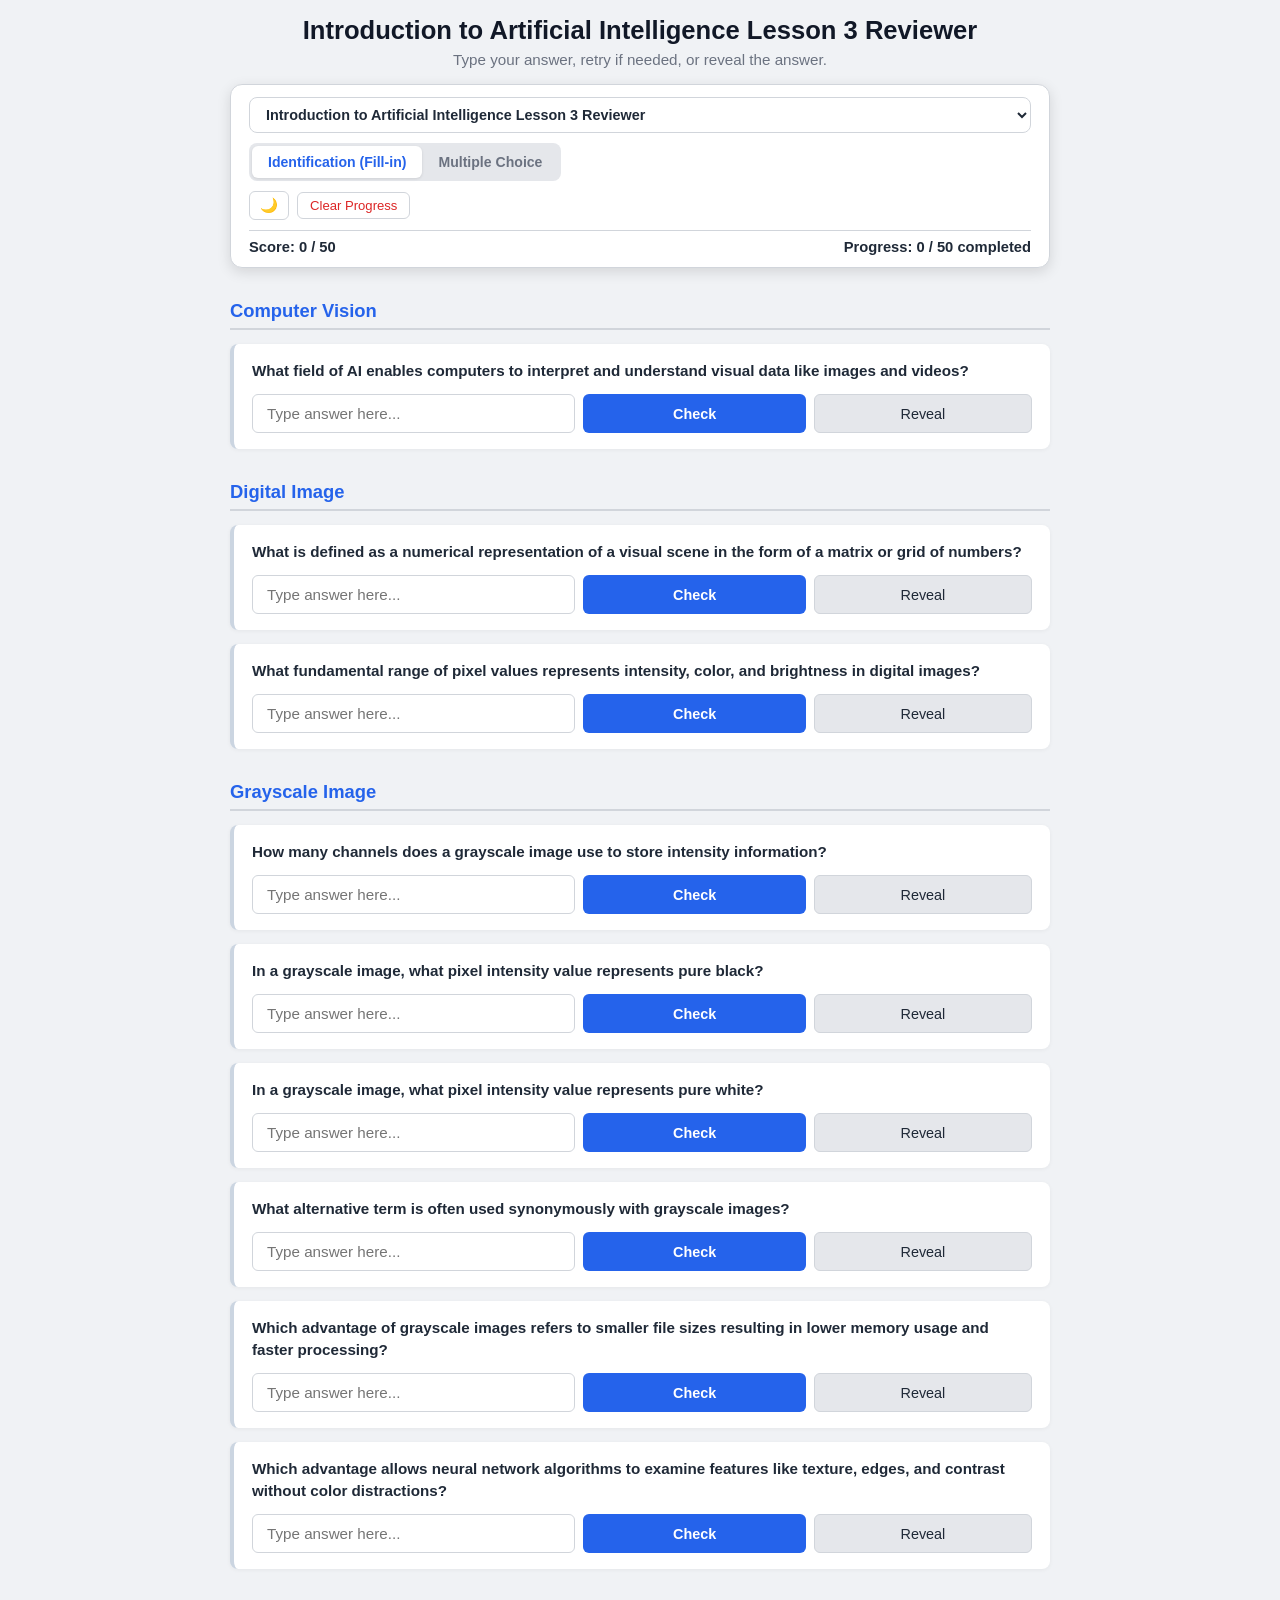
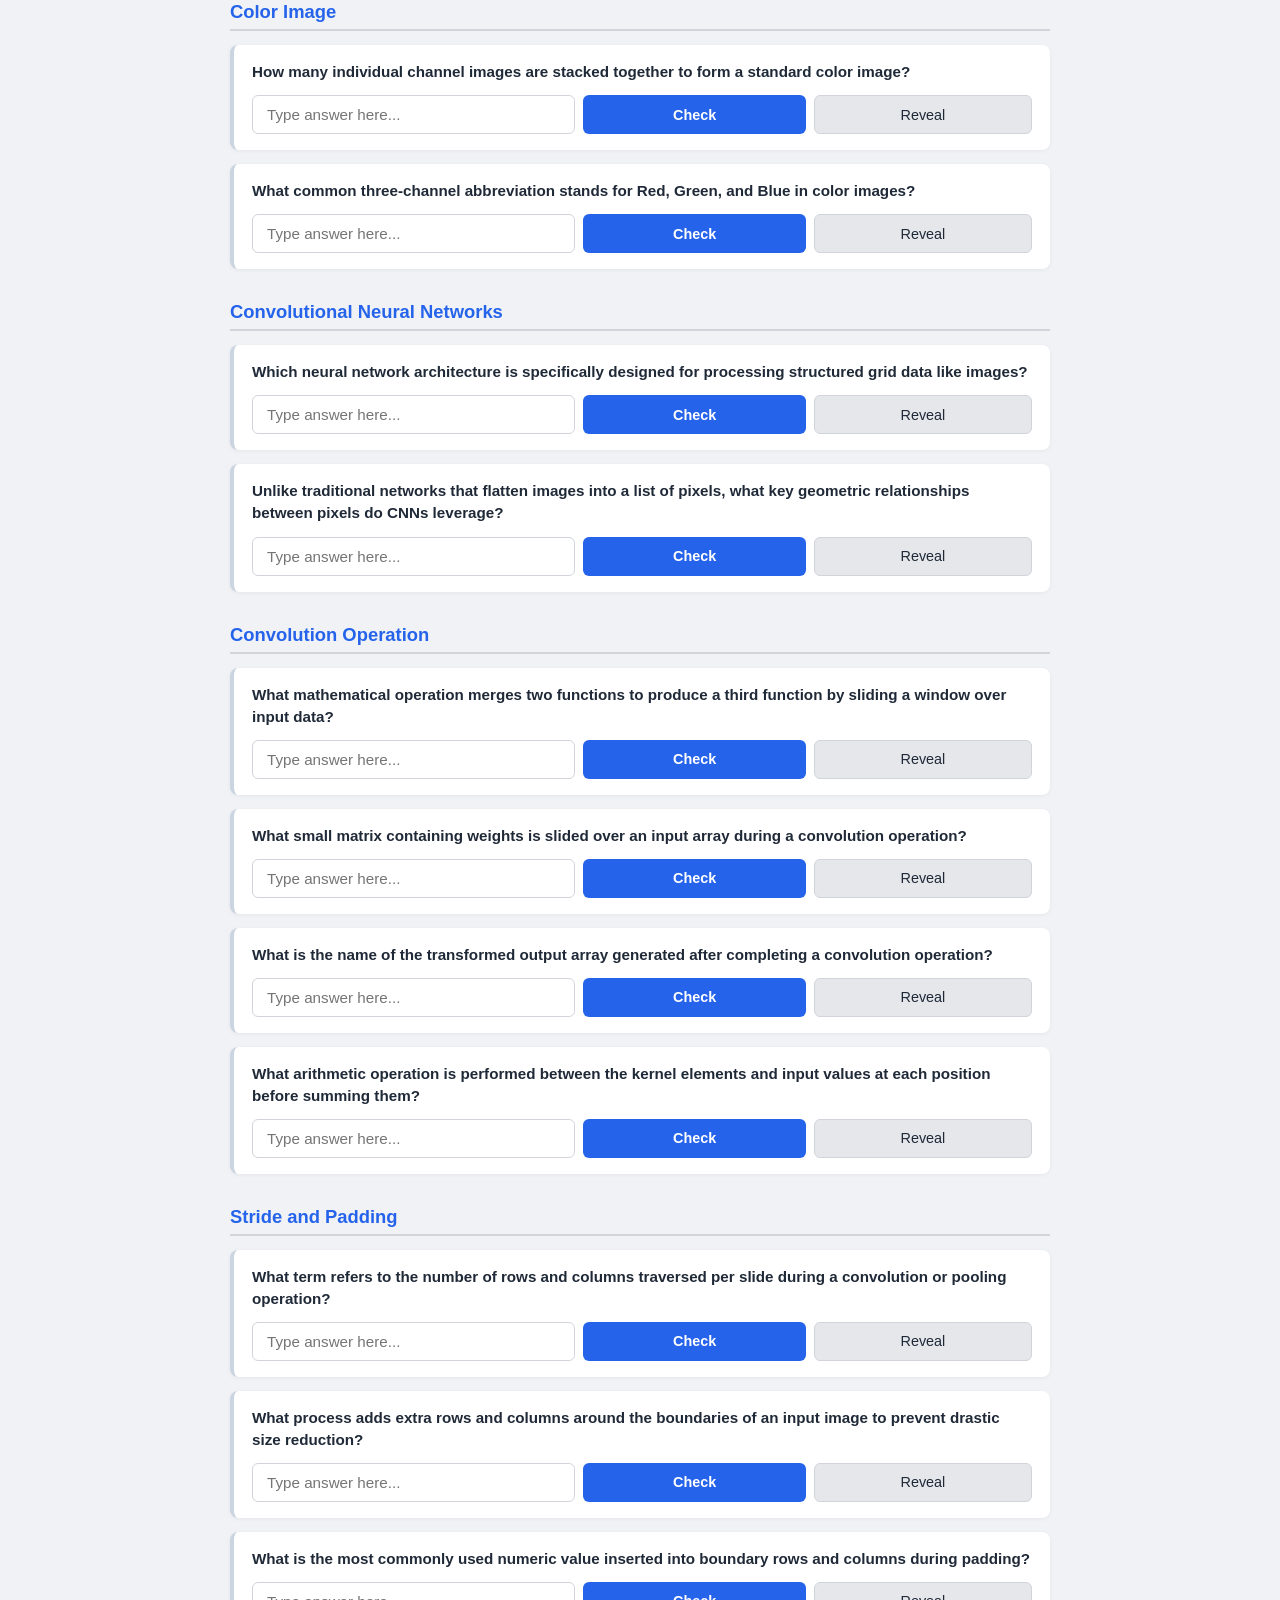
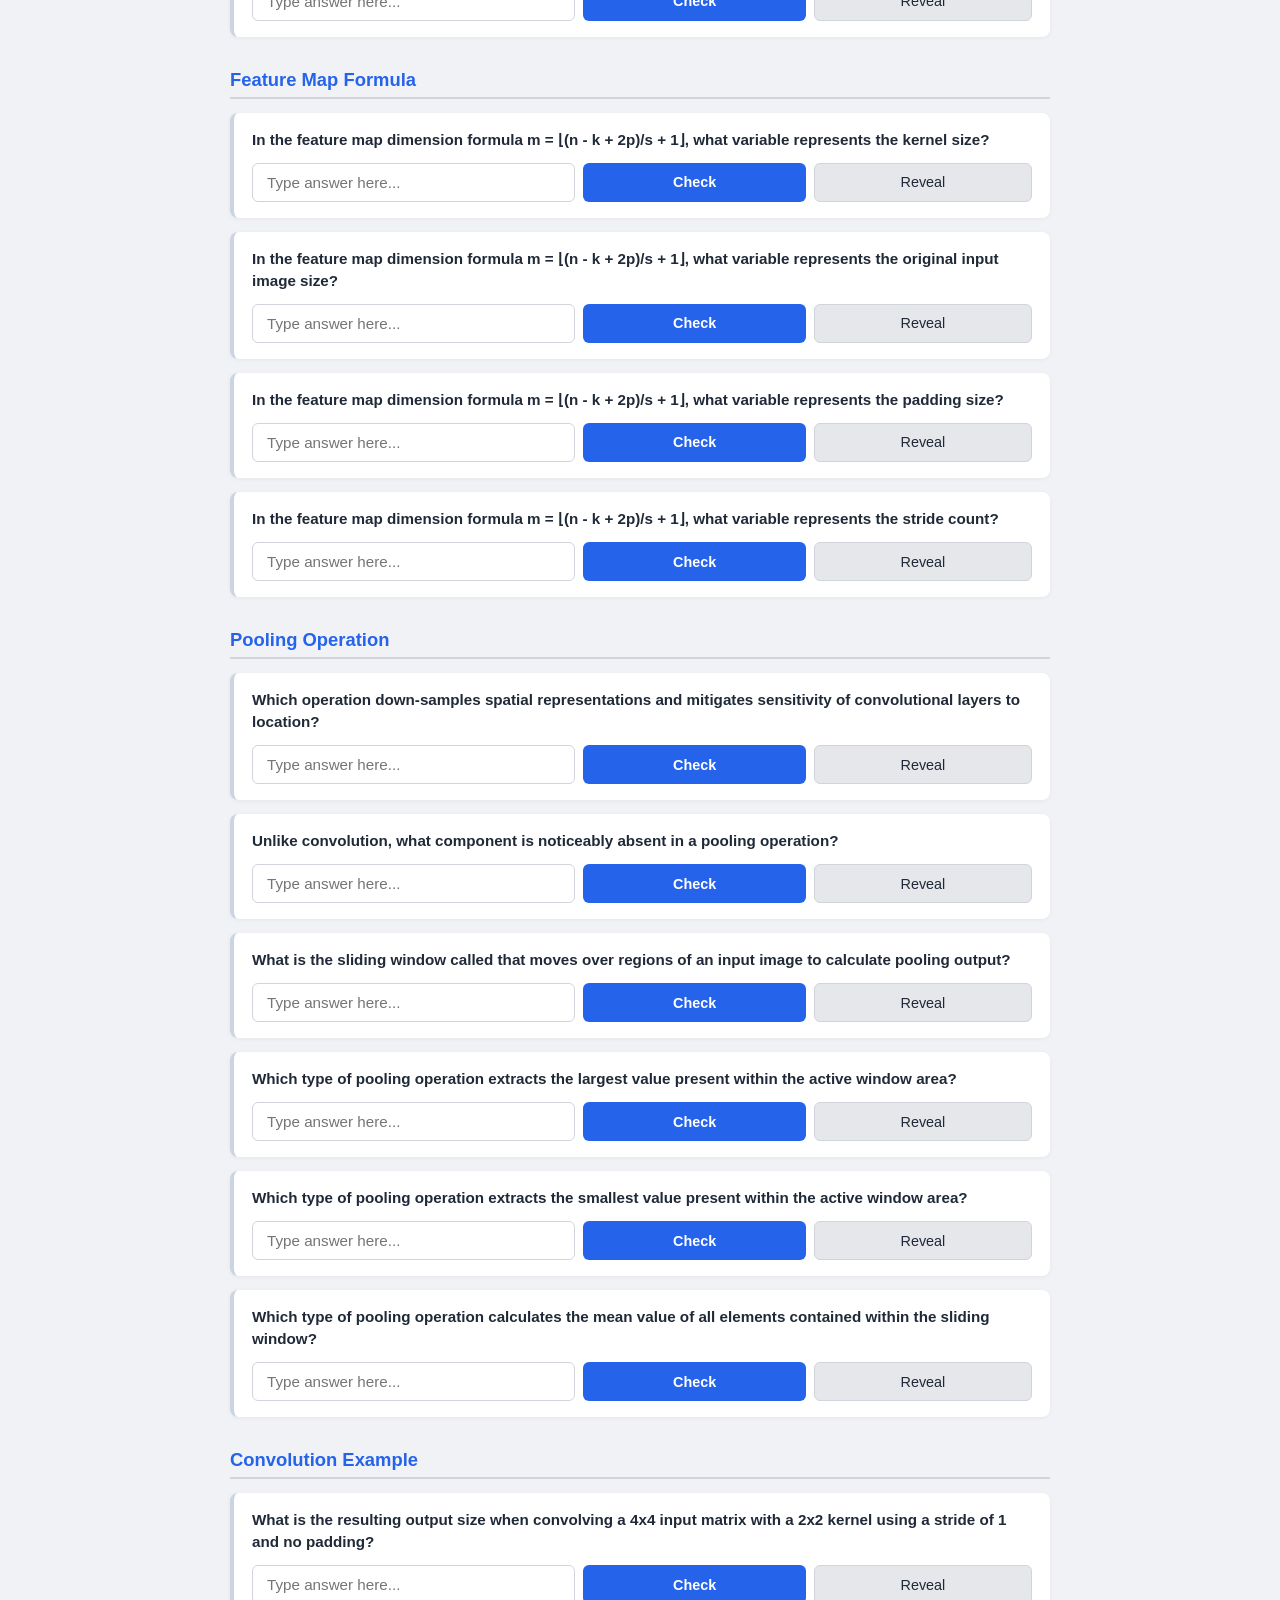
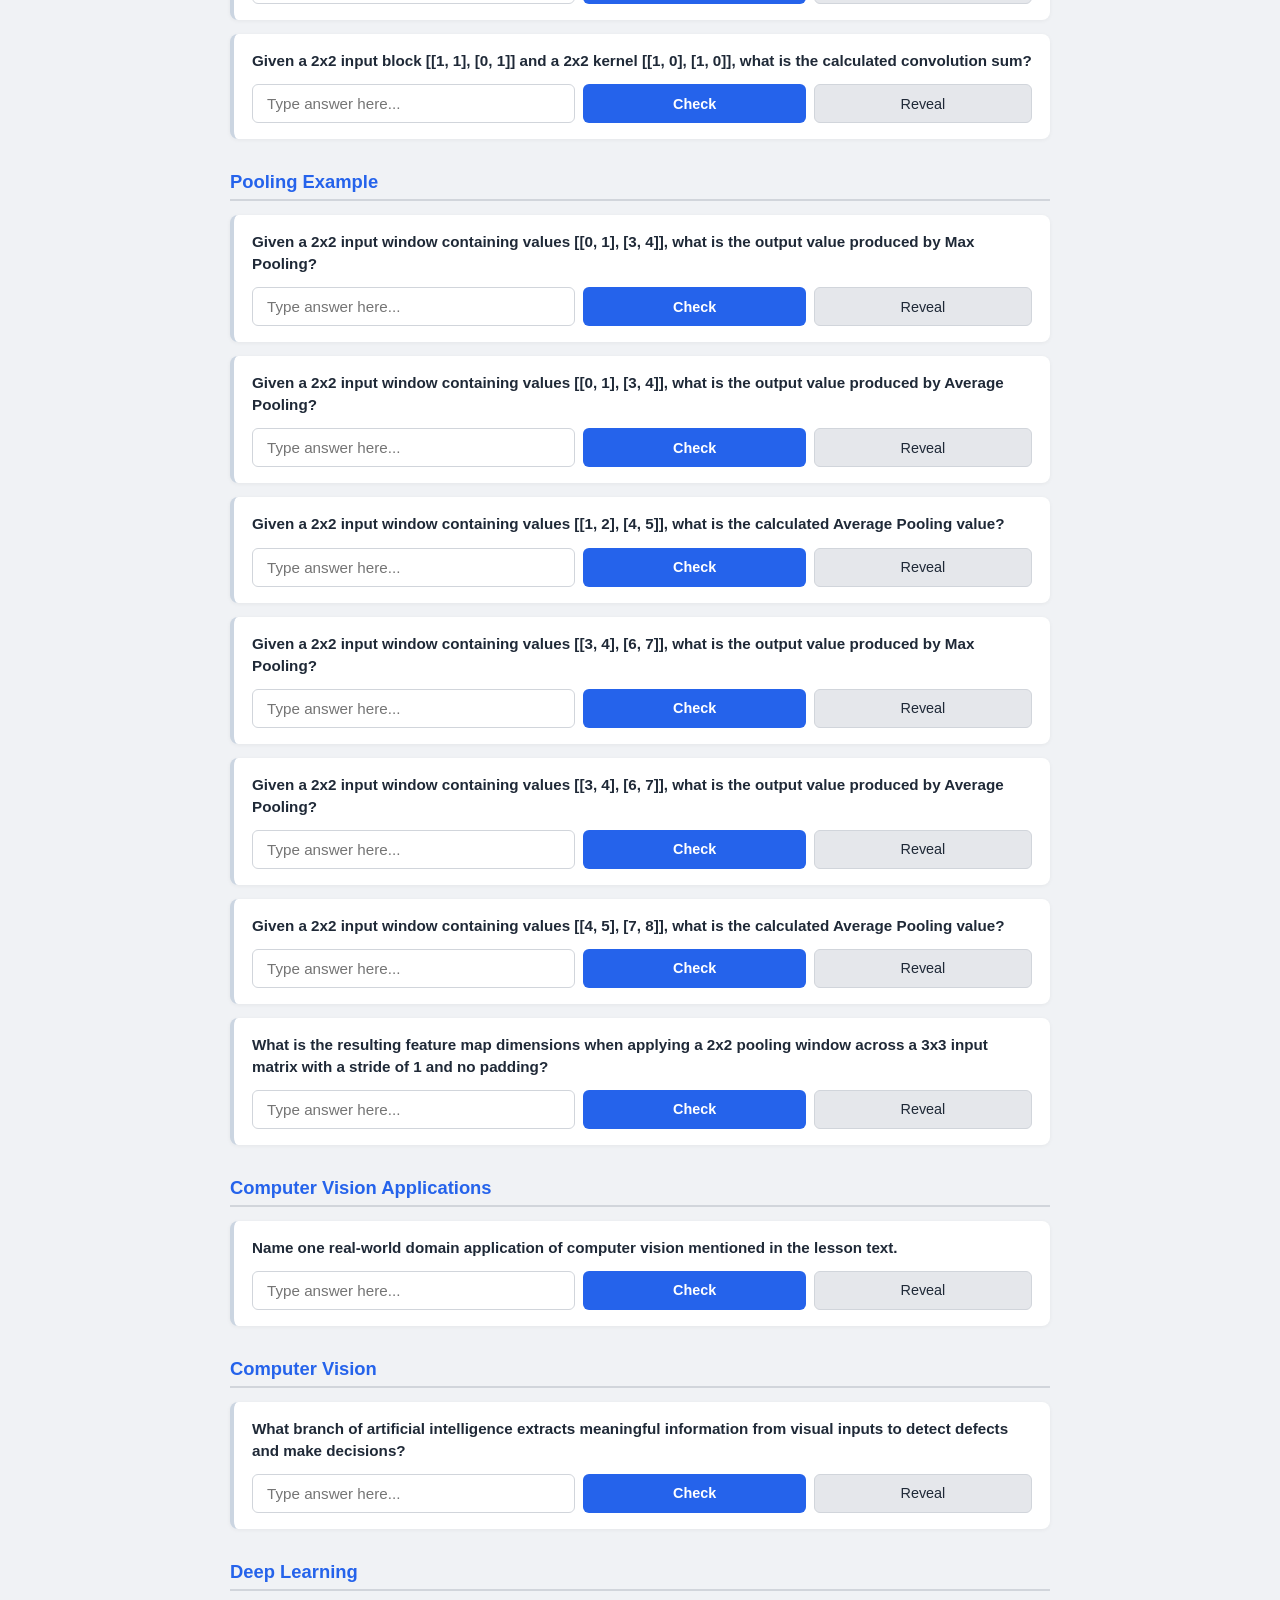
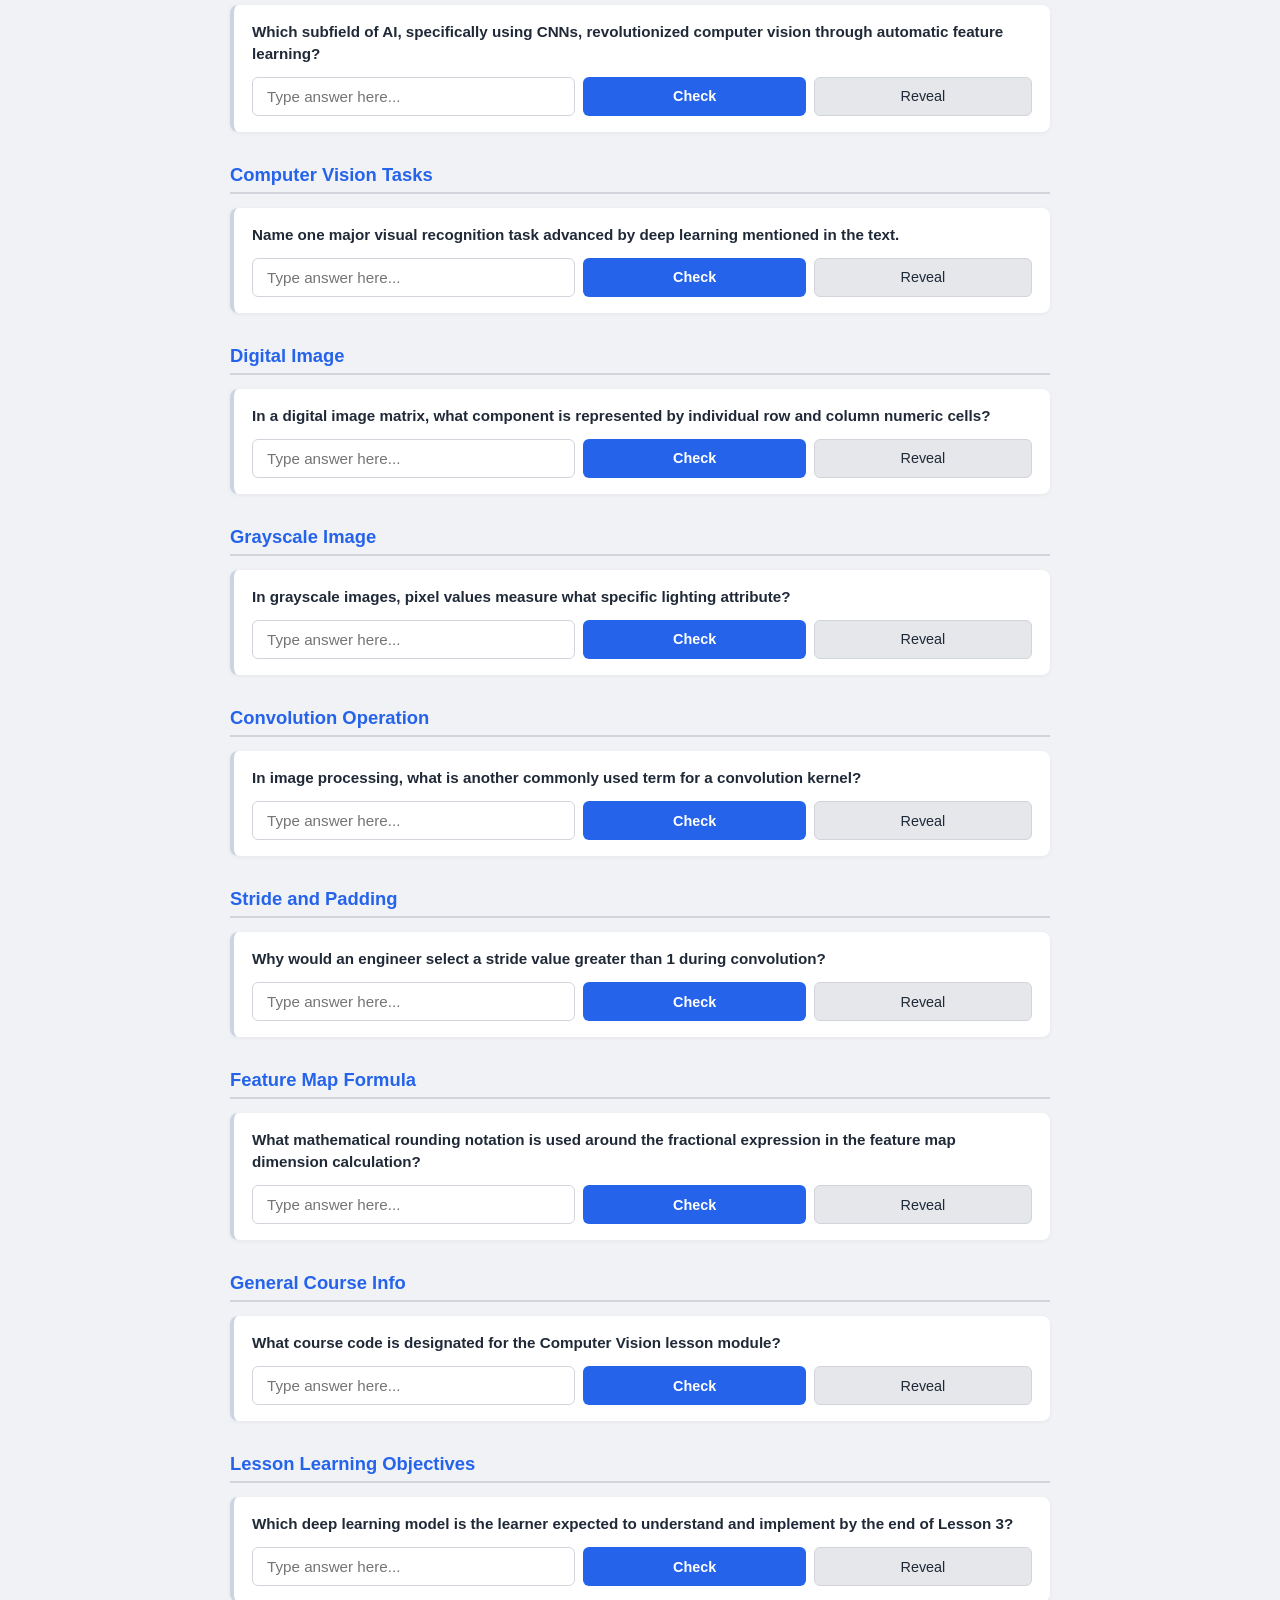
==== index.html @ 033d61b0 "Added lesson 2" ====
<!DOCTYPE html>
<html lang="en">

<head>
  <meta charset="UTF-8" />
  <meta name="viewport" content="width=device-width, initial-scale=1.0">
  <title>Operating Systems Reviewer</title>
  <link rel="stylesheet" href="style.css"/>
  <script src="intro_to_ai_lesson3.js"></script>
  <script src="os_data_lesson1_to_3.js"></script>
  <script src="PL_lesson3.js"></script>
  <script src="PL_lesson2.js"></script>
</head>

<body>

  <div class="container">
    <header>
      <h1>Operating Systems: Practice Reviewer</h1>
      <div class="subtitle" id="mode-hint">Type your answer, retry if needed, or reveal the answer.</div>
    </header>

    <div class="sticky-nav">
      <div class="nav-top-row">
        <div class="controls-left">
          <select id="subject-select" class="subject-select" onchange="onSubjectChange(this.value)"></select>
          <div class="toggle-group">
            <button class="toggle-btn active" id="btn-mode-ident" onclick="switchMode('identification')">Identification
              (Fill-in)</button>
            <button class="toggle-btn" id="btn-mode-mcq" onclick="switchMode('mcq')">Multiple Choice</button>
          </div>
        </div>
        <div style="display: flex; gap: 8px; align-items: center;">
          <button class="btn-theme" id="btn-theme" onclick="toggleDarkMode()" title="Toggle Theme">🌙</button>
          <button class="btn-reset" onclick="confirmReset()">Clear Progress</button>
        </div>
      </div>
      <div class="stats-row">
        <span id="score">Score: 0 / 110</span>
        <span id="progress">Progress: 0 / 110 completed</span>
      </div>
    </div>

    <div id="quiz-container"></div>
  </div>

  <script>
const stickyNav = document.querySelector('.sticky-nav');
let isTicking = false;
let userManuallyExpanded = false;
let expandScrollY = 0; // Tracks scroll offset when manually tapped

window.addEventListener('scroll', () => {
  if (!isTicking) {
    window.requestAnimationFrame(() => {
      const scrollY = window.scrollY;

      // Always reset and show fully near the very top
      if (scrollY < 80) {
        stickyNav.classList.remove('collapsed');
        userManuallyExpanded = false;
      } 
      // If user manually tapped expand, allow them to view controls until they scroll 80px away
      else if (userManuallyExpanded) {
        if (Math.abs(scrollY - expandScrollY) > 80) {
          userManuallyExpanded = false;
          stickyNav.classList.add('collapsed');
        }
      } 
      // Normal auto-collapse when scrolling down past the header
      else if (scrollY > 220) {
        stickyNav.classList.add('collapsed');
      }

      isTicking = false;
    });
    isTicking = true;
  }
}, { passive: true });

// Tap pill to expand
stickyNav.addEventListener('click', () => {
  if (stickyNav.classList.contains('collapsed')) {
    stickyNav.classList.remove('collapsed');
    userManuallyExpanded = true;
    expandScrollY = window.scrollY; // Store the exact position of the tap
  }
});

    const THEME_KEY = 'app_theme';

    function initTheme() {
      const savedTheme = localStorage.getItem(THEME_KEY);
      const prefersDark = window.matchMedia('(prefers-color-scheme: dark)').matches;

      if (savedTheme === 'dark' || (!savedTheme && prefersDark)) {
        document.body.classList.add('dark-mode');
        document.getElementById('btn-theme').innerText = '☀️';
      } else {
        document.body.classList.remove('dark-mode');
        document.getElementById('btn-theme').innerText = '🌙';
      }
    }

    function toggleDarkMode() {
      const isDark = document.body.classList.toggle('dark-mode');
      localStorage.setItem(THEME_KEY, isDark ? 'dark' : 'light');
      document.getElementById('btn-theme').innerText = isDark ? '☀️' : '🌙';
    }
    initTheme();

    const registry = window.quizRegistry || {};
    const subjectKeys = Object.keys(registry);
    const MODE_KEY = 'active_mode';

    let currentSubjectKey = localStorage.getItem('active_subject') || subjectKeys[0] || '';
    if (!registry[currentSubjectKey] && subjectKeys.length > 0) {
      currentSubjectKey = subjectKeys[0];
    }

    let currentMode = localStorage.getItem(MODE_KEY) || 'identification';
    let quizData = registry[currentSubjectKey] ? registry[currentSubjectKey].data : [];
    let allAnswers = [...new Set(quizData.map(d => d.ans))];
    let userProgress = loadProgress();

    function getStorageKey() {
      return `progress_${currentSubjectKey}`;
    }

    function loadProgress() {
      try {
        const saved = localStorage.getItem(getStorageKey());
        return saved ? JSON.parse(saved) : {};
      } catch (e) {
        return {};
      }
    }

    function saveProgress() {
      try {
        localStorage.setItem(getStorageKey(), JSON.stringify(userProgress));
      } catch (e) { }
    }

    // 1. Populates the dropdown menu with all imported subjects
    function populateSubjectDropdown() {
      const select = document.getElementById('subject-select');
      select.innerHTML = '';
      subjectKeys.forEach(key => {
        const opt = document.createElement('option');
        opt.value = key;
        opt.innerText = registry[key].title || key.toUpperCase();
        if (key === currentSubjectKey) opt.selected = true;
        select.appendChild(opt);
      });
    }

    // 2. Handles switching subjects when the user picks one
    function onSubjectChange(newKey) {
      currentSubjectKey = newKey;
      localStorage.setItem('active_subject', newKey);
      quizData = registry[currentSubjectKey] ? registry[currentSubjectKey].data : [];
      allAnswers = [...new Set(quizData.map(d => d.ans))];
      userProgress = loadProgress();

      const header = document.querySelector('header h1');
      if (header && registry[currentSubjectKey]) {
        header.innerText = registry[currentSubjectKey].title;
      }
      renderQuiz();
    }

    function cleanString(str) {
      return str.toLowerCase()
        .replace(/[->→]/g, 'to')
        .replace(/[^a-z0-9]/g, '');
    }

    function seededShuffle(arr, seed) {
      const a = [...arr];
      let m = a.length, t, i;
      let s = seed;
      while (m) {
        s = (s * 9301 + 49297) % 233280;
        i = Math.floor((s / 233280) * m--);
        t = a[m];
        a[m] = a[i];
        a[i] = t;
      }
      return a;
    }

    function updateBanner() {
      let score = 0;
      let completed = 0;

      for (let i = 0; i < quizData.length; i++) {
        const state = userProgress[i];
        if (state && state.completed) {
          completed++;
          if (state.status === 'correct') {
            score++;
          }
        }
      }

      document.getElementById('score').innerText = `Score: ${score} / ${quizData.length}`;
      document.getElementById('progress').innerText = `Progress: ${completed} / ${quizData.length} completed`;
    }

    function switchMode(mode) {
      if (currentMode === mode) return;
      currentMode = mode;
      localStorage.setItem(MODE_KEY, mode);

      document.getElementById('btn-mode-ident').classList.toggle('active', mode === 'identification');
      document.getElementById('btn-mode-mcq').classList.toggle('active', mode === 'mcq');

      const hint = document.getElementById('mode-hint');
      if (mode === 'identification') {
        hint.innerText = "Type your answer, retry if needed, or reveal the answer.";
      } else {
        hint.innerText = "Select an option for instant feedback.";
      }

      renderQuiz();
    }

    function confirmReset() {
      const title = registry[currentSubjectKey]?.title || "this quiz";
      if (confirm(`Are you sure you want to clear your saved answers for ${title}?`)) {
        userProgress = {};
        saveProgress();
        updateBanner();
        renderQuiz();
      }
    }

    function renderQuiz() {
      const container = document.getElementById('quiz-container');
      container.innerHTML = '';
      let activeSection = '';

      quizData.forEach((item, index) => {
        if (item.sec !== activeSection) {
          activeSection = item.sec;
          const header = document.createElement('div');
          header.className = 'section-title';
          header.innerText = activeSection;
          container.appendChild(header);
        }

        const card = document.createElement('div');
        card.className = 'card';

        const qText = document.createElement('div');
        qText.className = 'question-text';
        qText.innerText = item.q;
        card.appendChild(qText);

        const feedback = document.createElement('div');
        feedback.className = 'feedback';

        const state = userProgress[index] || { completed: false, status: null, chosen: null };

        if (currentMode === 'identification') {
          const row = document.createElement('div');
          row.className = 'input-row';

          const input = document.createElement('input');
          input.type = 'text';
          input.placeholder = 'Type answer here...';

          const checkBtn = document.createElement('button');
          checkBtn.className = 'btn-check';
          checkBtn.innerText = 'Check';

          const revealBtn = document.createElement('button');
          revealBtn.className = 'btn-reveal';
          revealBtn.innerText = 'Reveal';

          if (state.completed) {
            input.disabled = true;
            checkBtn.disabled = true;
            revealBtn.disabled = true;

            if (state.status === 'correct') {
              input.value = state.chosen || item.ans;
              card.className = 'card correct-card';
              feedback.className = 'feedback correct';
              feedback.innerHTML = `✓ Correct! <div class="correct-answer-display">Answer: <strong>${item.ans}</strong></div>`;
            } else {
              card.className = 'card revealed-card';
              feedback.className = 'feedback revealed';
              feedback.innerHTML = `Answer revealed: <div class="correct-answer-display"><strong>${item.ans}</strong></div>`;
            }
          }

          function handleCheck() {
            if (state.completed) return;
            const userVal = input.value.trim();
            if (!userVal) return;

            const userClean = cleanString(userVal);
            const validAnswers = [item.ans, ...(item.alt || [])];
            const isCorrect = validAnswers.some(ans => cleanString(ans) === userClean);

            if (isCorrect) {
              userProgress[index] = { completed: true, status: 'correct', chosen: userVal };
              saveProgress();

              input.disabled = true;
              checkBtn.disabled = true;
              revealBtn.disabled = true;

              card.className = 'card correct-card';
              feedback.className = 'feedback correct';
              feedback.innerHTML = `✓ Correct! <div class="correct-answer-display">Answer: <strong>${item.ans}</strong></div>`;

              updateBanner();
            } else {
              card.className = 'card try-again-card';
              feedback.className = 'feedback try-again';
              feedback.innerText = '✗ Not quite. Try again, or click Reveal if stuck!';

              input.classList.remove('shake');
              void input.offsetWidth;
              input.classList.add('shake');
              input.focus();
            }
          }

          function handleReveal() {
            if (state.completed) return;
            userProgress[index] = { completed: true, status: 'revealed', chosen: null };
            saveProgress();

            input.disabled = true;
            checkBtn.disabled = true;
            revealBtn.disabled = true;

            card.className = 'card revealed-card';
            feedback.className = 'feedback revealed';
            feedback.innerHTML = `Answer revealed: <div class="correct-answer-display"><strong>${item.ans}</strong></div>`;

            updateBanner();
          }

          checkBtn.onclick = handleCheck;
          revealBtn.onclick = handleReveal;

          input.addEventListener('keydown', (e) => {
            if (e.key === 'Enter') {
              e.preventDefault();
              handleCheck();
            }
          });

          row.appendChild(input);
          row.appendChild(checkBtn);
          row.appendChild(revealBtn);
          card.appendChild(row);

        } else {
          const distractors = seededShuffle(allAnswers.filter(a => a !== item.ans), index * 31 + 7).slice(0, 3);
          const choices = seededShuffle([item.ans, ...distractors], index * 17 + 3);

          const grid = document.createElement('div');
          grid.className = 'options-grid';
          const buttons = [];

          choices.forEach(choice => {
            const btn = document.createElement('button');
            btn.className = 'option-btn';
            btn.innerText = choice;

            if (state.completed) {
              btn.disabled = true;
              if (choice === item.ans) {
                btn.classList.add('correct');
              }
              if (state.status === 'wrong' && state.chosen === choice) {
                btn.classList.add('wrong');
              }
            }

            btn.onclick = () => {
              if (state.completed) return;
              const isRight = (choice === item.ans);
              userProgress[index] = { completed: true, status: isRight ? 'correct' : 'wrong', chosen: choice };
              saveProgress();

              buttons.forEach(b => b.disabled = true);

              if (isRight) {
                card.className = 'card correct-card';
                btn.classList.add('correct');
                feedback.className = 'feedback correct';
                feedback.innerHTML = `✓ Correct!`;
              } else {
                card.className = 'card wrong-card';
                btn.classList.add('wrong');
                const correctBtn = buttons.find(b => b.innerText === item.ans);
                if (correctBtn) correctBtn.classList.add('correct');
                feedback.className = 'feedback wrong';
                feedback.innerHTML = `✗ Incorrect. Correct: <strong>${item.ans}</strong>`;
              }

              updateBanner();
            };

            buttons.push(btn);
            grid.appendChild(btn);
          });

          if (state.completed) {
            if (state.status === 'correct') {
              card.className = 'card correct-card';
              feedback.className = 'feedback correct';
              feedback.innerHTML = `✓ Correct!`;
            } else {
              card.className = 'card wrong-card';
              feedback.className = 'feedback wrong';
              feedback.innerHTML = `✗ ${state.status === 'revealed' ? 'Revealed' : 'Incorrect'}. Correct: <strong>${item.ans}</strong>`;
            }
          }

          card.appendChild(grid);
        }

        card.appendChild(feedback);
        container.appendChild(card);
      });

      updateBanner();
    }

    // 3. Initialize Everything
    populateSubjectDropdown();
    if (registry[currentSubjectKey]) {
      const header = document.querySelector('header h1');
      if (header) header.innerText = registry[currentSubjectKey].title;
    }
    document.getElementById('btn-mode-ident').classList.toggle('active', currentMode === 'identification');
    document.getElementById('btn-mode-mcq').classList.toggle('active', currentMode === 'mcq');
    renderQuiz();
  </script>
</body>

</html>
---- style.css ----
:root {
  --bg-body: #f0f2f5;
  --bg-card: #ffffff;
  --bg-nav: #ffffff;
  --bg-input: #ffffff;
  --text-main: #1f2937;
  --text-muted: #6b7280;
  --text-heading: #111827;
  --border-color: #d1d5db;
  --card-border: #cbd5e1;
  --opt-bg: #f8fafc;
  --opt-border: #e2e8f0;
  --opt-text: #334155;
  --btn-toggle-bg: #e5e7eb;
}

body.dark-mode {
  --bg-body: #0f172a;
  --bg-card: #1e293b;
  --bg-nav: #1e293b;
  --bg-input: #0f172a;
  --text-main: #e2e8f0;
  --text-muted: #94a3b8;
  --text-heading: #f8fafc;
  --border-color: #334155;
  --card-border: #334155;
  --opt-bg: #0f172a;
  --opt-border: #334155;
  --opt-text: #cbd5e1;
  --btn-toggle-bg: #334155;
}

* {
  box-sizing: border-box;
}

body {
  font-family: -apple-system, BlinkMacSystemFont, "Segoe UI", Roboto, sans-serif;
  background: var(--bg-body);
  color: var(--text-main);
  margin: 0;
  padding: 16px;
  display: flex;
  justify-content: center;
  overflow-x: hidden;
  transition: background 0.2s ease, color 0.2s ease;
}

.container {
  max-width: 820px;
  width: 100%;
  min-width: 0;
}

header {
  text-align: center;
  margin-bottom: 16px;
}

h1 {
  margin: 0 0 6px;
  font-size: 1.6rem;
  color: var(--text-heading);
  overflow-wrap: break-word;
}

.subtitle {
  color: var(--text-muted);
  font-size: 0.95rem;
  overflow-wrap: break-word;
}
/* --- Sticky Navigation Base --- */
.sticky-nav {
  position: sticky;
  top: 12px;
  background-color: var(--bg-nav, #ffffff) !important;
  border: 1px solid var(--border-color);
  border-radius: 12px;
  padding: 12px 18px;
  box-shadow: 0 4px 14px rgba(0, 0, 0, 0.12);
  z-index: 1000;
  margin: 0 auto 20px auto;
  display: flex;
  flex-direction: column;
  gap: 10px;
  width: 100%;
  max-width: 100%;
  cursor: default;
  isolation: isolate;
  overflow: hidden; /* Stops any child elements from spilling out */
  transition: max-width 0.25s ease, padding 0.25s ease, border-radius 0.25s ease, box-shadow 0.2s ease;
}

body.dark-mode .sticky-nav {
  background-color: #1e293b !important;
  border-color: #334155;
  box-shadow: 0 4px 20px rgba(0, 0, 0, 0.5);
}

.nav-top-row {
  display: flex;
  justify-content: space-between;
  align-items: center;
  flex-wrap: wrap;
  gap: 10px;
  transition: opacity 0.15s ease;
}

/* --- Collapsed State --- */
.sticky-nav.collapsed {
  cursor: pointer;
  padding: 8px 18px;
  border-radius: 999px;
  max-width: 340px;
  box-shadow: 0 6px 20px rgba(0, 0, 0, 0.25);
  gap: 0;
}

/* Completely remove top row from document flow when collapsed */
.sticky-nav.collapsed .nav-top-row {
  display: none !important;
  opacity: 0;
  pointer-events: none;
}

.sticky-nav.collapsed .stats-row {
  border-top: none;
  padding-top: 0;
  justify-content: space-between;
  font-size: 0.84rem;
  color: var(--text-main);
  user-select: none;
  width: 100%;
}

.sticky-nav.collapsed::after {
  content: "▾ tap to expand";
  display: block;
  text-align: center;
  font-size: 0.68rem;
  color: var(--text-muted);
  line-height: 1;
  margin-top: 2px;
}

.nav-top-row {
  display: flex;
  justify-content: space-between;
  align-items: center;
  flex-wrap: wrap;
  gap: 10px;
}

.controls-left {
  display: flex;
  align-items: center;
  gap: 10px;
  flex-wrap: wrap;
  width: 100%;
  min-width: 0;
}

select.subject-select {
  padding: 8px 12px;
  border-radius: 8px;
  border: 1.5px solid var(--border-color);
  font-size: 0.9rem;
  font-weight: 600;
  background: var(--bg-card);
  color: var(--text-main);
  cursor: pointer;
  outline: none;
  width: 100%;
  min-width: 0;
  max-width: 100%;
  white-space: nowrap;
  overflow: hidden;
  text-overflow: ellipsis;
  box-sizing: border-box;
}

select.subject-select:focus {
  border-color: #2563eb;
}

.toggle-group {
  display: inline-flex;
  background: var(--btn-toggle-bg);
  border-radius: 8px;
  padding: 3px;
  flex-shrink: 0;
}

.toggle-btn {
  border: none;
  background: transparent;
  padding: 8px 16px;
  border-radius: 6px;
  font-size: 0.88rem;
  font-weight: 600;
  color: var(--text-muted);
  cursor: pointer;
  transition: all 0.2s ease;
  white-space: nowrap;
}

.toggle-btn.active {
  background: var(--bg-card);
  color: #2563eb;
  box-shadow: 0 1px 3px rgba(0, 0, 0, 0.1);
}

.stats-row {
  display: flex;
  justify-content: space-between;
  align-items: center;
  font-size: 0.92rem;
  font-weight: 600;
  color: var(--text-main);
  border-top: 1px solid var(--border-color);
  padding-top: 8px;
}

.nav-actions-right {
  display: flex;
  align-items: center;
  gap: 8px;
}

.btn-theme {
  background: none;
  border: 1.5px solid var(--border-color);
  padding: 5px 10px;
  border-radius: 6px;
  font-size: 0.9rem;
  color: var(--text-main);
  cursor: pointer;
  display: flex;
  align-items: center;
  justify-content: center;
  transition: background 0.15s ease;
}

.btn-theme:hover {
  background: var(--btn-toggle-bg);
}

.btn-reset {
  background: none;
  border: 1px solid var(--border-color);
  padding: 5px 12px;
  border-radius: 6px;
  font-size: 0.82rem;
  color: #dc2626;
  font-weight: 500;
  cursor: pointer;
  white-space: nowrap;
}

.btn-reset:hover {
  background: #fef2f2;
  border-color: #f87171;
}

body.dark-mode .btn-reset:hover {
  background: rgba(220, 38, 38, 0.15);
}

.section-title {
  font-size: 1.15rem;
  font-weight: 700;
  margin: 32px 0 14px;
  padding-bottom: 6px;
  border-bottom: 2px solid var(--border-color);
  color: #2563eb;
  overflow-wrap: break-word;
}

.card {
  background: var(--bg-card);
  border-radius: 8px;
  padding: 16px 18px;
  margin-bottom: 14px;
  box-shadow: 0 1px 4px rgba(0, 0, 0, 0.05);
  border-left: 4px solid var(--card-border);
  transition: all 0.2s;
  overflow-wrap: break-word;
  word-break: break-word;
}

.card.correct-card {
  border-left-color: #10b981;
}

.card.try-again-card {
  border-left-color: #f59e0b;
}

.card.revealed-card,
.card.wrong-card {
  border-left-color: #ef4444;
}

.question-text {
  font-weight: 600;
  line-height: 1.45;
  margin-bottom: 12px;
  font-size: 0.95rem;
  color: var(--text-main);
  overflow-wrap: break-word;
  word-break: break-word;
}

/* Identification */
.input-row {
  display: flex;
  gap: 8px;
  flex-wrap: wrap;
  width: 100%;
}

input[type="text"] {
  flex: 1 1 180px;
  min-width: 0;
  padding: 10px 14px;
  border: 1.5px solid var(--border-color);
  border-radius: 6px;
  font-size: 0.95rem;
  outline: none;
  background: var(--bg-input);
  color: var(--text-main);
  transition: border-color 0.2s;
}

input[type="text"]:focus {
  border-color: #2563eb;
}

input[type="text"].shake {
  animation: shake 0.3s ease-in-out;
  border-color: #ef4444;
}

@keyframes shake {
  0%, 100% { transform: translateX(0); }
  25% { transform: translateX(-5px); }
  75% { transform: translateX(5px); }
}

button.btn-check {
  background: #2563eb;
  color: #ffffff;
  border: none;
  padding: 10px 18px;
  border-radius: 6px;
  font-weight: 600;
  cursor: pointer;
  font-size: 0.9rem;
  flex: 1 1 auto;
}

button.btn-check:hover:not(:disabled) {
  background: #1d4ed8;
}

button.btn-reveal {
  background: var(--btn-toggle-bg);
  color: var(--text-main);
  border: 1px solid var(--border-color);
  padding: 10px 14px;
  border-radius: 6px;
  font-weight: 500;
  cursor: pointer;
  font-size: 0.9rem;
  flex: 1 1 auto;
}

button.btn-reveal:hover:not(:disabled) {
  opacity: 0.85;
}

/* Multiple Choice */
.options-grid {
  display: grid;
  grid-gap: 8px;
  width: 100%;
}

.option-btn {
  text-align: left;
  background: var(--opt-bg);
  border: 1.5px solid var(--opt-border);
  padding: 10px 14px;
  border-radius: 6px;
  cursor: pointer;
  font-size: 0.92rem;
  transition: all 0.15s ease;
  color: var(--opt-text);
  overflow-wrap: break-word;
  word-break: break-word;
}

.option-btn:hover:not(:disabled) {
  background: #eff6ff;
  border-color: #93c5fd;
}

body.dark-mode .option-btn:hover:not(:disabled) {
  background: #1e3a8a;
  border-color: #3b82f6;
  color: #ffffff;
}

.option-btn.correct {
  background: #ecfdf5 !important;
  border-color: #10b981 !important;
  color: #047857 !important;
  font-weight: 600;
}

body.dark-mode .option-btn.correct {
  background: rgba(16, 185, 129, 0.2) !important;
  border-color: #10b981 !important;
  color: #34d399 !important;
}

.option-btn.wrong {
  background: #fef2f2 !important;
  border-color: #ef4444 !important;
  color: #b91c1c !important;
  font-weight: 600;
}

body.dark-mode .option-btn.wrong {
  background: rgba(239, 68, 68, 0.2) !important;
  border-color: #ef4444 !important;
  color: #f87171 !important;
}

button:disabled,
input:disabled {
  cursor: not-allowed;
  opacity: 0.8;
}

.feedback {
  margin-top: 10px;
  font-size: 0.9rem;
  font-weight: 600;
  display: none;
  overflow-wrap: break-word;
  word-break: break-word;
}

.feedback.correct {
  display: block;
  color: #059669;
}

body.dark-mode .feedback.correct {
  color: #34d399;
}

.feedback.try-again {
  display: block;
  color: #d97706;
}

body.dark-mode .feedback.try-again {
  color: #fbbf24;
}

.feedback.revealed,
.feedback.wrong {
  display: block;
  color: #dc2626;
}

body.dark-mode .feedback.revealed,
body.dark-mode .feedback.wrong {
  color: #f87171;
}

.correct-answer-display {
  margin-top: 4px;
  font-weight: normal;
  color: var(--text-main);
  overflow-wrap: break-word;
  word-break: break-word;
}
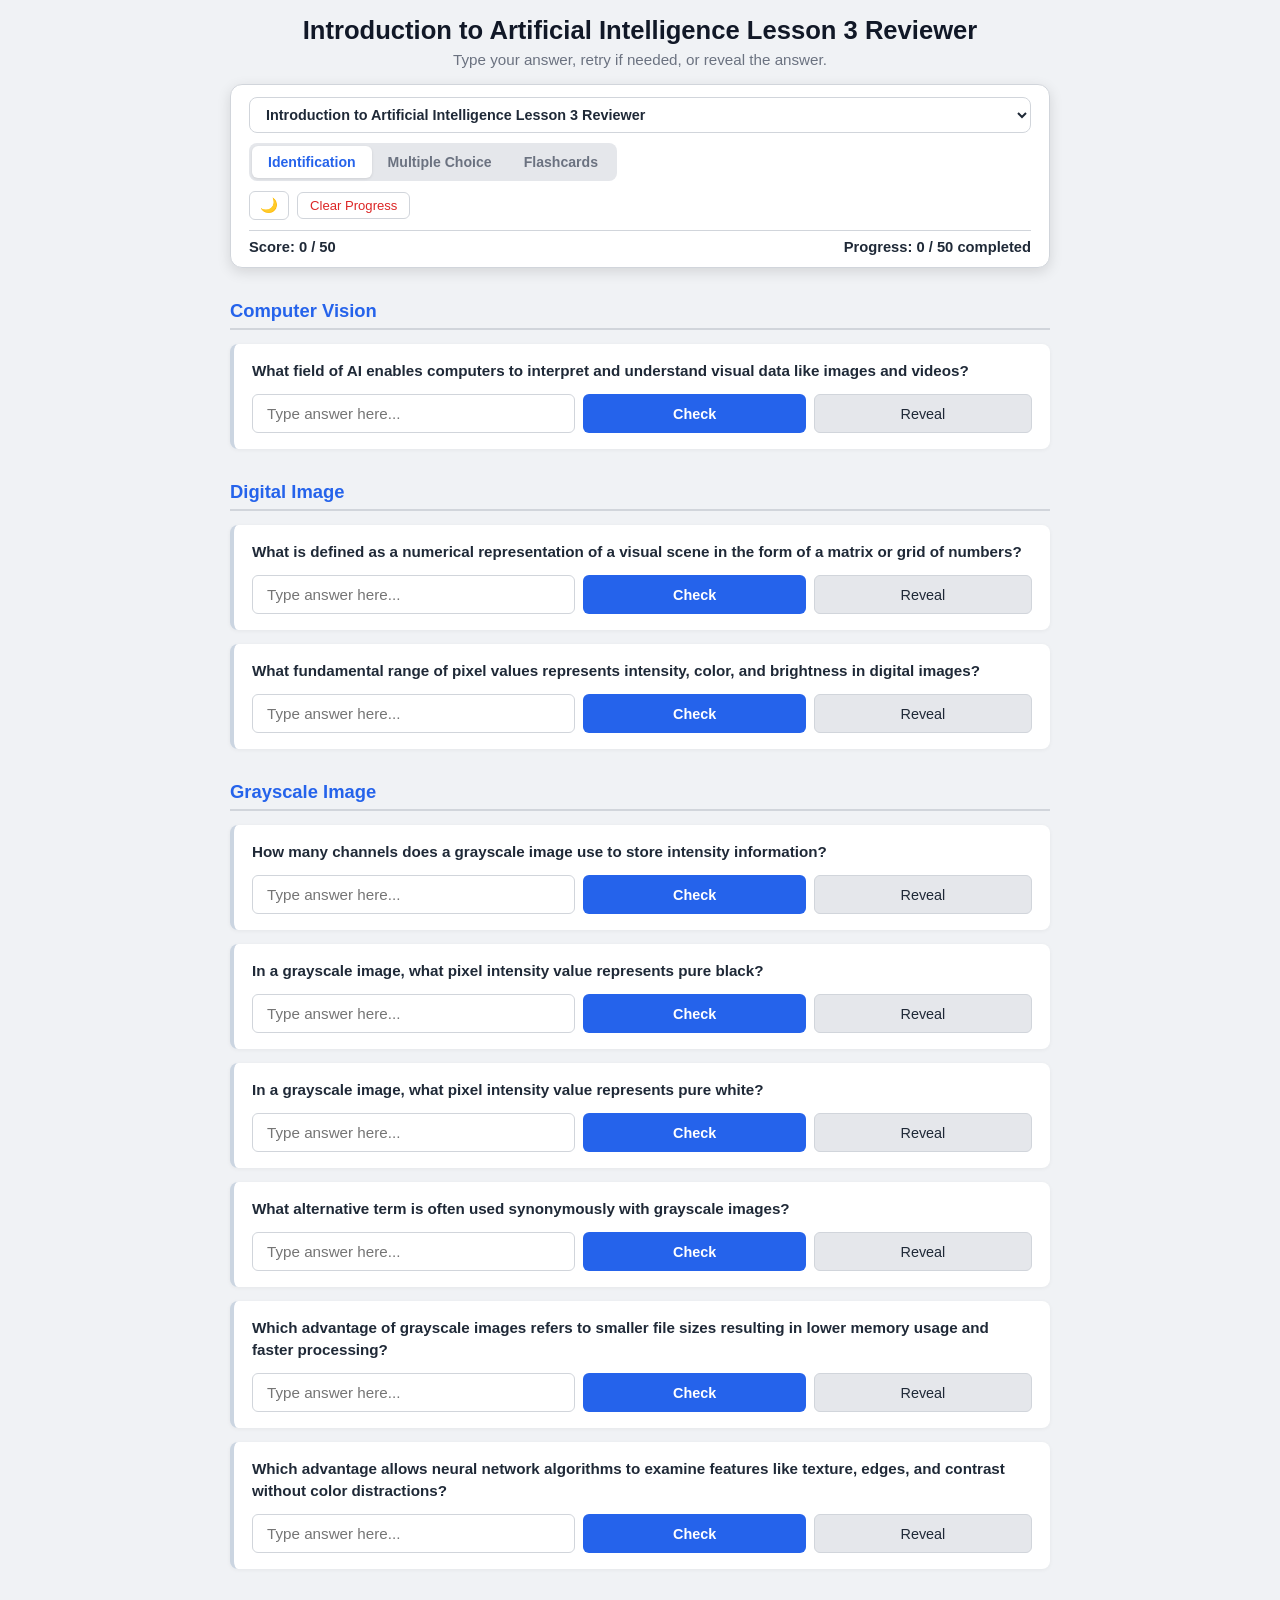
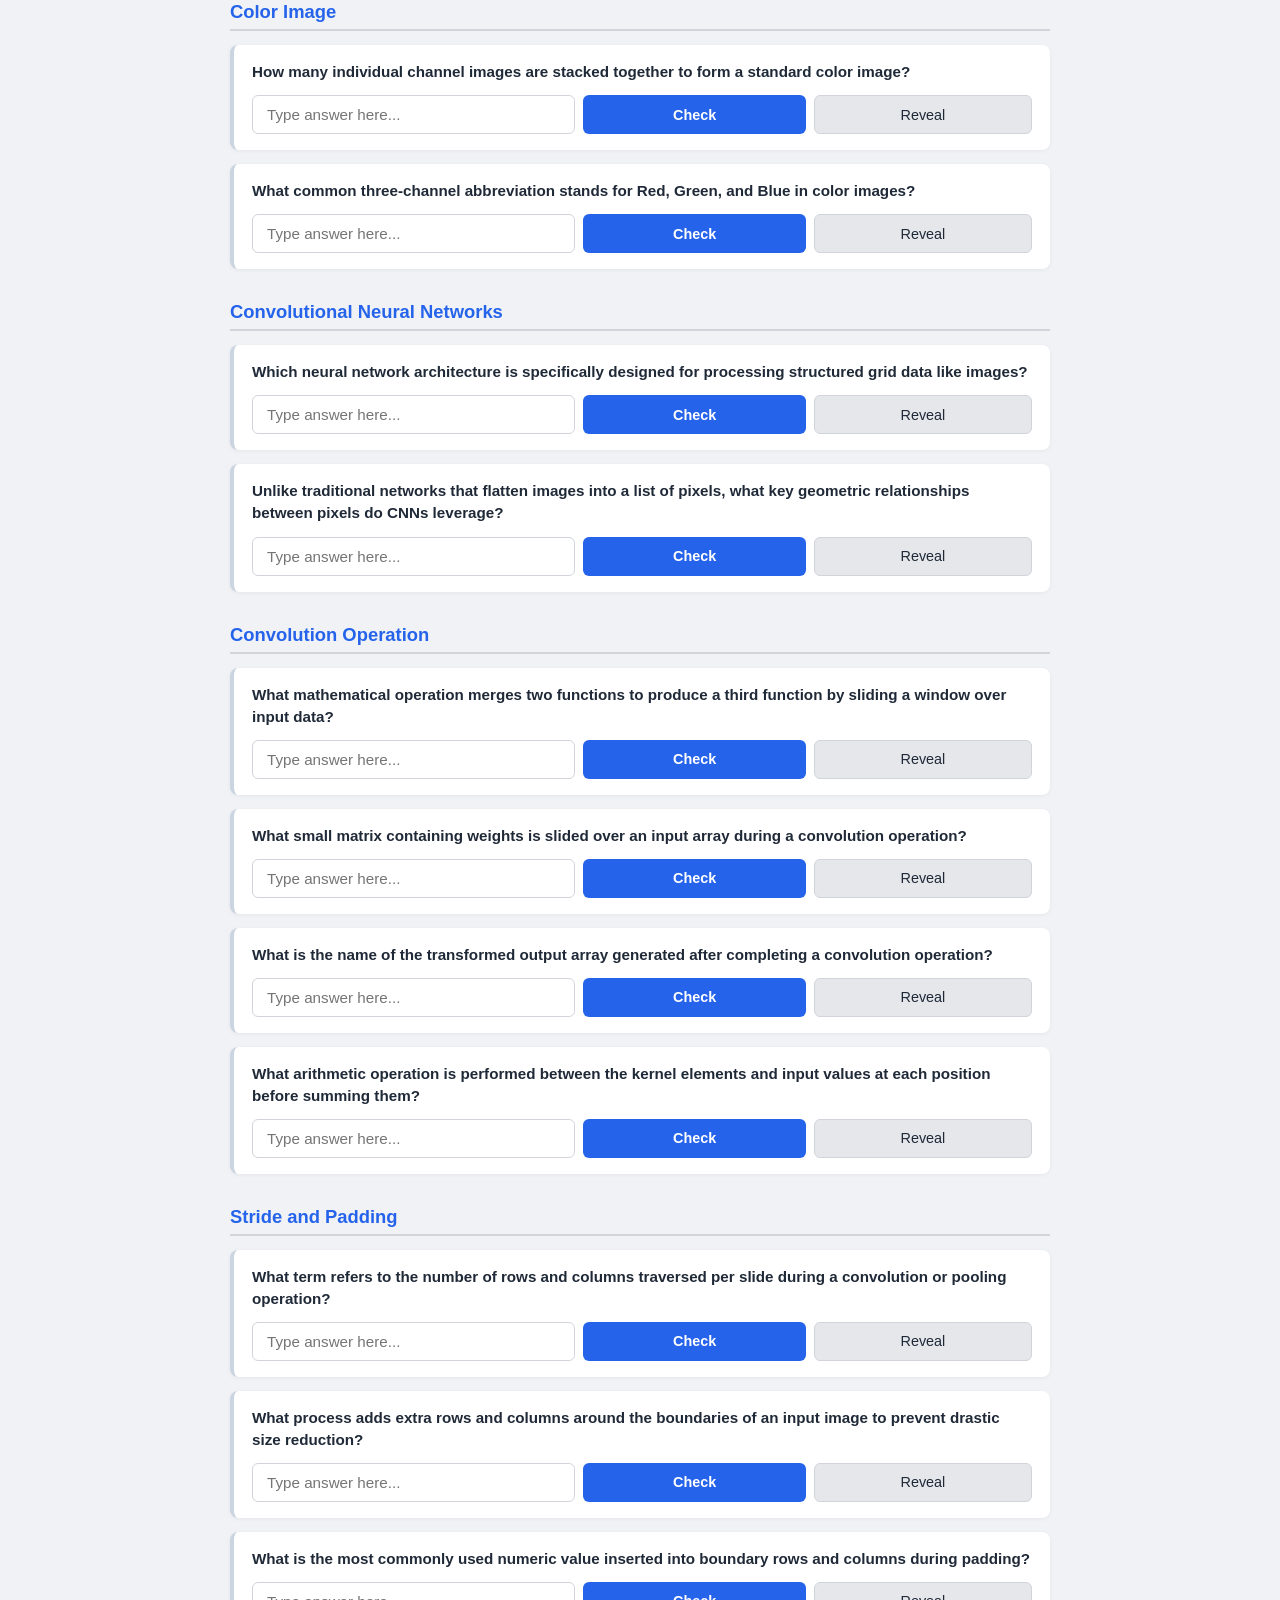
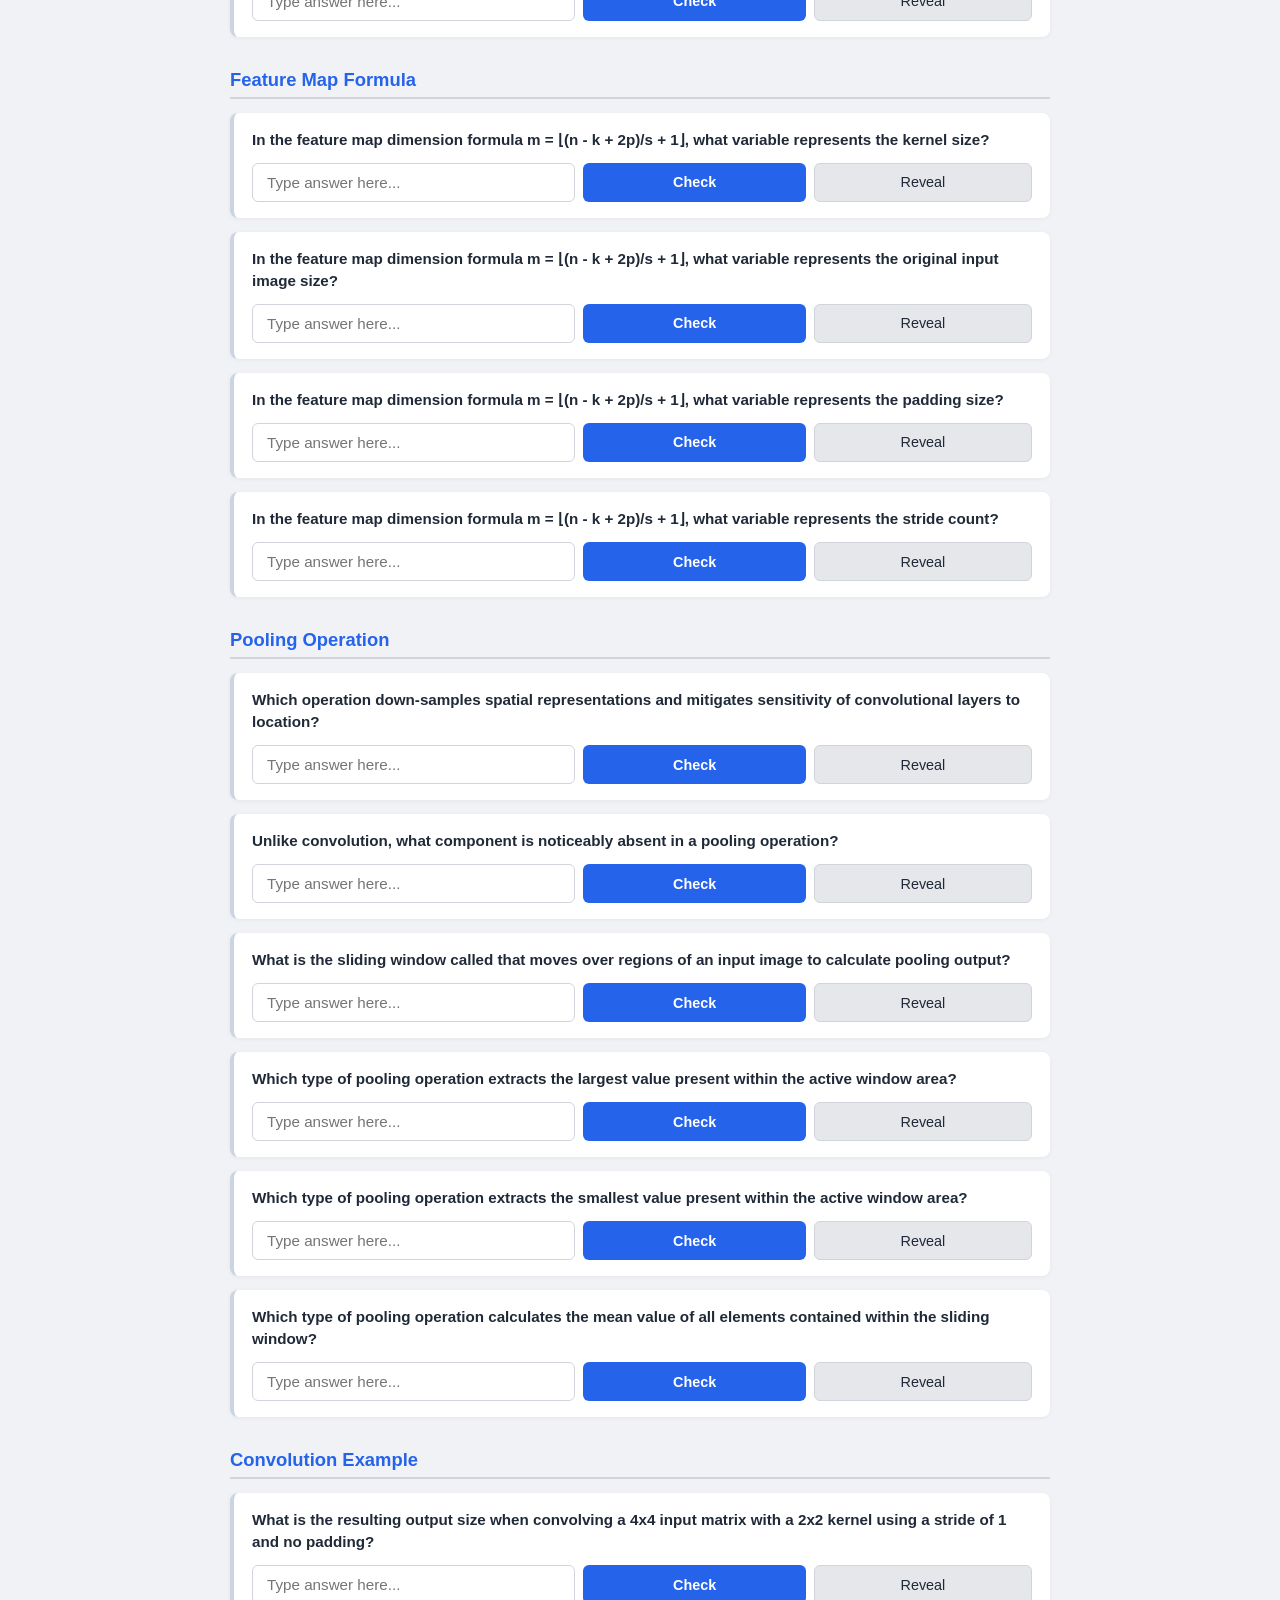
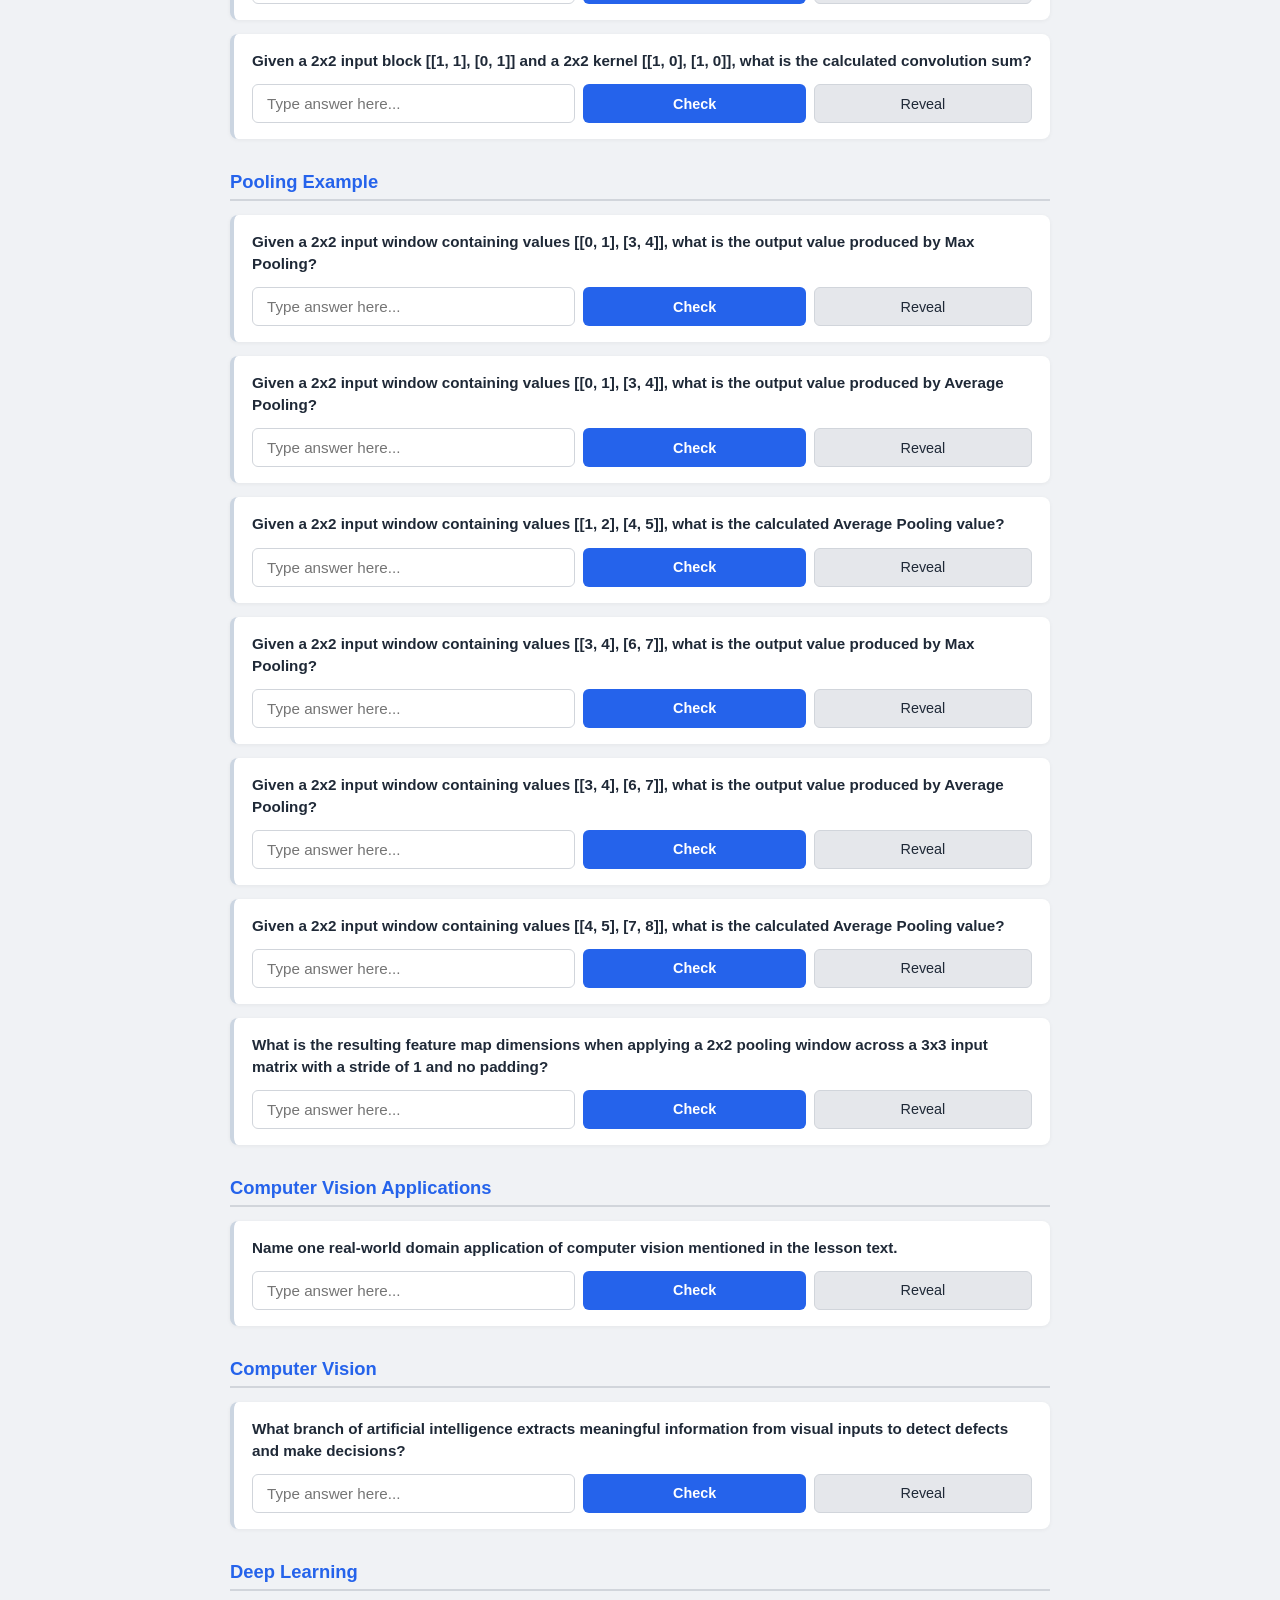
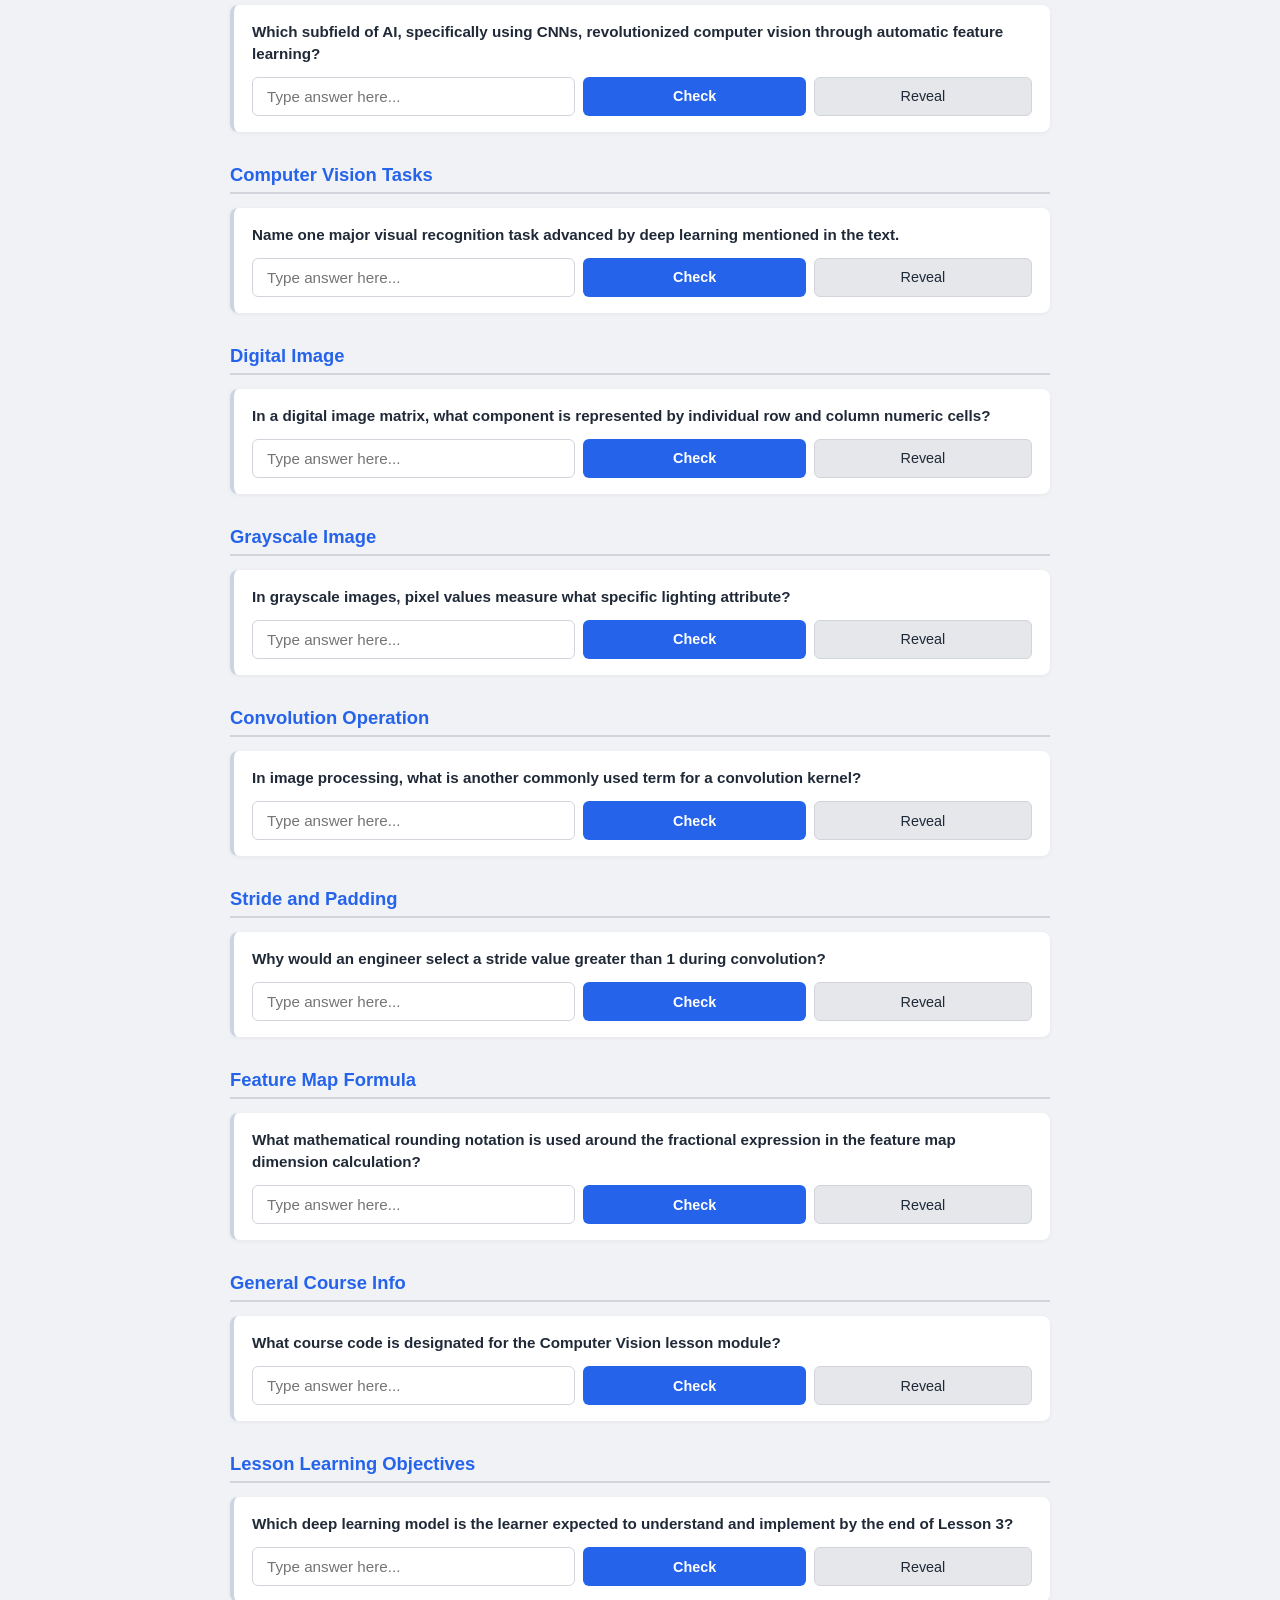
==== commit 0fd3bc91: "added flashcards (vibe coded)" ====
--- a/index.html
+++ b/index.html
@@ -1,22 +1,20 @@
 <!DOCTYPE html>
 <html lang="en">
-
 <head>
   <meta charset="UTF-8" />
   <meta name="viewport" content="width=device-width, initial-scale=1.0">
-  <title>Operating Systems Reviewer</title>
+  <title>Practice Reviewer</title>
   <link rel="stylesheet" href="style.css"/>
   <script src="intro_to_ai_lesson3.js"></script>
   <script src="os_data_lesson1_to_3.js"></script>
   <script src="PL_lesson3.js"></script>
   <script src="PL_lesson2.js"></script>
 </head>
-
 <body>
 
   <div class="container">
     <header>
-      <h1>Operating Systems: Practice Reviewer</h1>
+      <h1>Practice Reviewer</h1>
       <div class="subtitle" id="mode-hint">Type your answer, retry if needed, or reveal the answer.</div>
     </header>
 
@@ -25,9 +23,9 @@
         <div class="controls-left">
           <select id="subject-select" class="subject-select" onchange="onSubjectChange(this.value)"></select>
           <div class="toggle-group">
-            <button class="toggle-btn active" id="btn-mode-ident" onclick="switchMode('identification')">Identification
-              (Fill-in)</button>
+            <button class="toggle-btn active" id="btn-mode-ident" onclick="switchMode('identification')">Identification</button>
             <button class="toggle-btn" id="btn-mode-mcq" onclick="switchMode('mcq')">Multiple Choice</button>
+            <button class="toggle-btn" id="btn-mode-fc" onclick="switchMode('flashcard')">Flashcards</button>
           </div>
         </div>
         <div style="display: flex; gap: 8px; align-items: center;">
@@ -36,8 +34,8 @@
         </div>
       </div>
       <div class="stats-row">
-        <span id="score">Score: 0 / 110</span>
-        <span id="progress">Progress: 0 / 110 completed</span>
+        <span id="score">Score: 0 / 0</span>
+        <span id="progress">Progress: 0 / 0 completed</span>
       </div>
     </div>
 
@@ -45,54 +43,47 @@
   </div>
 
   <script>
-const stickyNav = document.querySelector('.sticky-nav');
-let isTicking = false;
-let userManuallyExpanded = false;
-let expandScrollY = 0; // Tracks scroll offset when manually tapped
-
-window.addEventListener('scroll', () => {
-  if (!isTicking) {
-    window.requestAnimationFrame(() => {
-      const scrollY = window.scrollY;
-
-      // Always reset and show fully near the very top
-      if (scrollY < 80) {
+    // --- Sticky Nav Scroll & Tap Logic ---
+    const stickyNav = document.querySelector('.sticky-nav');
+    let isTicking = false;
+    let userManuallyExpanded = false;
+    let expandScrollY = 0;
+
+    window.addEventListener('scroll', () => {
+      if (!isTicking) {
+        window.requestAnimationFrame(() => {
+          const scrollY = window.scrollY;
+          if (scrollY < 80) {
+            stickyNav.classList.remove('collapsed');
+            userManuallyExpanded = false;
+          } else if (userManuallyExpanded) {
+            if (Math.abs(scrollY - expandScrollY) > 80) {
+              userManuallyExpanded = false;
+              stickyNav.classList.add('collapsed');
+            }
+          } else if (scrollY > 220) {
+            stickyNav.classList.add('collapsed');
+          }
+          isTicking = false;
+        });
+        isTicking = true;
+      }
+    }, { passive: true });
+
+    stickyNav.addEventListener('click', () => {
+      if (stickyNav.classList.contains('collapsed')) {
         stickyNav.classList.remove('collapsed');
-        userManuallyExpanded = false;
-      } 
-      // If user manually tapped expand, allow them to view controls until they scroll 80px away
-      else if (userManuallyExpanded) {
-        if (Math.abs(scrollY - expandScrollY) > 80) {
-          userManuallyExpanded = false;
-          stickyNav.classList.add('collapsed');
-        }
-      } 
-      // Normal auto-collapse when scrolling down past the header
-      else if (scrollY > 220) {
-        stickyNav.classList.add('collapsed');
-      }
-
-      isTicking = false;
+        userManuallyExpanded = true;
+        expandScrollY = window.scrollY;
+      }
     });
-    isTicking = true;
-  }
-}, { passive: true });
-
-// Tap pill to expand
-stickyNav.addEventListener('click', () => {
-  if (stickyNav.classList.contains('collapsed')) {
-    stickyNav.classList.remove('collapsed');
-    userManuallyExpanded = true;
-    expandScrollY = window.scrollY; // Store the exact position of the tap
-  }
-});
-
+
+    // --- Theme Handling ---
     const THEME_KEY = 'app_theme';
 
     function initTheme() {
       const savedTheme = localStorage.getItem(THEME_KEY);
       const prefersDark = window.matchMedia('(prefers-color-scheme: dark)').matches;
-
       if (savedTheme === 'dark' || (!savedTheme && prefersDark)) {
         document.body.classList.add('dark-mode');
         document.getElementById('btn-theme').innerText = '☀️';
@@ -109,6 +100,7 @@
     }
     initTheme();
 
+    // --- State & Registry ---
     const registry = window.quizRegistry || {};
     const subjectKeys = Object.keys(registry);
     const MODE_KEY = 'active_mode';
@@ -122,6 +114,7 @@
     let quizData = registry[currentSubjectKey] ? registry[currentSubjectKey].data : [];
     let allAnswers = [...new Set(quizData.map(d => d.ans))];
     let userProgress = loadProgress();
+    let fcIndex = 0; // State pointer for Flashcard Deck Mode
 
     function getStorageKey() {
       return `progress_${currentSubjectKey}`;
@@ -139,10 +132,9 @@
     function saveProgress() {
       try {
         localStorage.setItem(getStorageKey(), JSON.stringify(userProgress));
-      } catch (e) { }
-    }
-
-    // 1. Populates the dropdown menu with all imported subjects
+      } catch (e) {}
+    }
+
     function populateSubjectDropdown() {
       const select = document.getElementById('subject-select');
       select.innerHTML = '';
@@ -155,13 +147,13 @@
       });
     }
 
-    // 2. Handles switching subjects when the user picks one
     function onSubjectChange(newKey) {
       currentSubjectKey = newKey;
       localStorage.setItem('active_subject', newKey);
       quizData = registry[currentSubjectKey] ? registry[currentSubjectKey].data : [];
       allAnswers = [...new Set(quizData.map(d => d.ans))];
       userProgress = loadProgress();
+      fcIndex = 0;
 
       const header = document.querySelector('header h1');
       if (header && registry[currentSubjectKey]) {
@@ -215,12 +207,15 @@
 
       document.getElementById('btn-mode-ident').classList.toggle('active', mode === 'identification');
       document.getElementById('btn-mode-mcq').classList.toggle('active', mode === 'mcq');
+      document.getElementById('btn-mode-fc').classList.toggle('active', mode === 'flashcard');
 
       const hint = document.getElementById('mode-hint');
       if (mode === 'identification') {
         hint.innerText = "Type your answer, retry if needed, or reveal the answer.";
+      } else if (mode === 'mcq') {
+        hint.innerText = "Select an option for instant feedback.";
       } else {
-        hint.innerText = "Select an option for instant feedback.";
+        hint.innerText = "Review one question at a time. Click card or press Space to flip.";
       }
 
       renderQuiz();
@@ -236,9 +231,141 @@
       }
     }
 
+    // --- Core Renderer ---
     function renderQuiz() {
       const container = document.getElementById('quiz-container');
       container.innerHTML = '';
+
+      if (quizData.length === 0) {
+        container.innerHTML = `<div class="card" style="text-align:center;">No questions found for this subject.</div>`;
+        return;
+      }
+
+      // ==========================================
+      // FLASHCARD MODE: SINGLE CARD DECK VIEW
+      // ==========================================
+      if (currentMode === 'flashcard') {
+        if (fcIndex >= quizData.length) fcIndex = 0;
+        const item = quizData[fcIndex];
+        const state = userProgress[fcIndex] || { completed: false, status: null };
+
+        const deck = document.createElement('div');
+        deck.className = 'fc-deck-container';
+
+        // Progress Pill & Counter
+        const status = document.createElement('div');
+        status.className = 'fc-status-pill';
+        status.innerText = `Card ${fcIndex + 1} of ${quizData.length} • Section: ${item.sec}`;
+        deck.appendChild(status);
+
+        // Progress Bar
+        const barContainer = document.createElement('div');
+        barContainer.className = 'fc-progress-container';
+        const barFill = document.createElement('div');
+        barFill.className = 'fc-progress-fill';
+        barFill.style.width = `${((fcIndex + 1) / quizData.length) * 100}%`;
+        barContainer.appendChild(barFill);
+        deck.appendChild(barContainer);
+
+        // 3D Card Structure
+        const cardWrapper = document.createElement('div');
+        cardWrapper.className = 'fc-card-wrapper';
+
+        const flipper = document.createElement('div');
+        flipper.className = 'fc-flipper';
+
+        // Front Face
+        const front = document.createElement('div');
+        front.className = 'fc-face fc-front';
+        front.innerHTML = `
+          <div class="fc-label">Question</div>
+          <div class="fc-text">${item.q}</div>
+          <div class="fc-hint">Click card to reveal answer</div>
+        `;
+
+        // Back Face
+        const back = document.createElement('div');
+        back.className = 'fc-face fc-back';
+        back.innerHTML = `
+          <div class="fc-label">Answer</div>
+          <div class="fc-text fc-answer">${item.ans}</div>
+          <div class="fc-hint">Click card to hide answer</div>
+        `;
+
+        // Grade Action buttons on Back Face
+        const gradeActions = document.createElement('div');
+        gradeActions.className = 'fc-grade-actions';
+
+        const passBtn = document.createElement('button');
+        passBtn.className = 'fc-grade-btn fc-pass';
+        passBtn.innerText = '✓ I Knew It';
+        passBtn.onclick = (e) => {
+          e.stopPropagation();
+          userProgress[fcIndex] = { completed: true, status: 'correct', chosen: item.ans };
+          saveProgress();
+          updateBanner();
+          fcIndex = (fcIndex + 1) % quizData.length;
+          renderQuiz();
+        };
+
+        const failBtn = document.createElement('button');
+        failBtn.className = 'fc-grade-btn fc-fail';
+        failBtn.innerText = '✗ Missed It';
+        failBtn.onclick = (e) => {
+          e.stopPropagation();
+          userProgress[fcIndex] = { completed: true, status: 'wrong', chosen: null };
+          saveProgress();
+          updateBanner();
+          fcIndex = (fcIndex + 1) % quizData.length;
+          renderQuiz();
+        };
+
+        gradeActions.appendChild(passBtn);
+        gradeActions.appendChild(failBtn);
+        back.appendChild(gradeActions);
+
+        flipper.appendChild(front);
+        flipper.appendChild(back);
+        cardWrapper.appendChild(flipper);
+
+        cardWrapper.onclick = () => {
+          cardWrapper.classList.toggle('flipped');
+        };
+
+        deck.appendChild(cardWrapper);
+
+        // Deck Controls
+        const controls = document.createElement('div');
+        controls.className = 'fc-controls';
+
+        const prevBtn = document.createElement('button');
+        prevBtn.className = 'fc-ctrl-btn';
+        prevBtn.innerText = '← Previous';
+        prevBtn.onclick = () => {
+          fcIndex = (fcIndex - 1 + quizData.length) % quizData.length;
+          renderQuiz();
+        };
+
+        const nextBtn = document.createElement('button');
+        nextBtn.className = 'fc-ctrl-btn';
+        nextBtn.innerText = 'Next →';
+        nextBtn.onclick = () => {
+          fcIndex = (fcIndex + 1) % quizData.length;
+          renderQuiz();
+        };
+
+        controls.appendChild(prevBtn);
+        controls.appendChild(nextBtn);
+        deck.appendChild(controls);
+
+        container.appendChild(deck);
+        updateBanner();
+        return;
+      }
+
+      // ==========================================
+      // IDENTIFICATION & MCQ MODES: FULL LIST VIEW
+      // ==========================================
       let activeSection = '';
 
       quizData.forEach((item, index) => {
@@ -260,9 +387,9 @@
 
         const feedback = document.createElement('div');
         feedback.className = 'feedback';
-
         const state = userProgress[index] || { completed: false, status: null, chosen: null };
 
+        // 1. IDENTIFICATION
         if (currentMode === 'identification') {
           const row = document.createElement('div');
           row.className = 'input-row';
@@ -308,21 +435,17 @@
             if (isCorrect) {
               userProgress[index] = { completed: true, status: 'correct', chosen: userVal };
               saveProgress();
-
               input.disabled = true;
               checkBtn.disabled = true;
               revealBtn.disabled = true;
-
               card.className = 'card correct-card';
               feedback.className = 'feedback correct';
               feedback.innerHTML = `✓ Correct! <div class="correct-answer-display">Answer: <strong>${item.ans}</strong></div>`;
-
               updateBanner();
             } else {
               card.className = 'card try-again-card';
               feedback.className = 'feedback try-again';
               feedback.innerText = '✗ Not quite. Try again, or click Reveal if stuck!';
-
               input.classList.remove('shake');
               void input.offsetWidth;
               input.classList.add('shake');
@@ -334,15 +457,12 @@
             if (state.completed) return;
             userProgress[index] = { completed: true, status: 'revealed', chosen: null };
             saveProgress();
-
             input.disabled = true;
             checkBtn.disabled = true;
             revealBtn.disabled = true;
-
             card.className = 'card revealed-card';
             feedback.className = 'feedback revealed';
             feedback.innerHTML = `Answer revealed: <div class="correct-answer-display"><strong>${item.ans}</strong></div>`;
-
             updateBanner();
           }
 
@@ -360,8 +480,10 @@
           row.appendChild(checkBtn);
           row.appendChild(revealBtn);
           card.appendChild(row);
-
-        } else {
+          card.appendChild(feedback);
+
+        // 2. MULTIPLE CHOICE
+        } else if (currentMode === 'mcq') {
           const distractors = seededShuffle(allAnswers.filter(a => a !== item.ans), index * 31 + 7).slice(0, 3);
           const choices = seededShuffle([item.ans, ...distractors], index * 17 + 3);
 
@@ -376,12 +498,8 @@
 
             if (state.completed) {
               btn.disabled = true;
-              if (choice === item.ans) {
-                btn.classList.add('correct');
-              }
-              if (state.status === 'wrong' && state.chosen === choice) {
-                btn.classList.add('wrong');
-              }
+              if (choice === item.ans) btn.classList.add('correct');
+              if (state.status === 'wrong' && state.chosen === choice) btn.classList.add('wrong');
             }
 
             btn.onclick = () => {
@@ -405,7 +523,6 @@
                 feedback.className = 'feedback wrong';
                 feedback.innerHTML = `✗ Incorrect. Correct: <strong>${item.ans}</strong>`;
               }
-
               updateBanner();
             };
 
@@ -426,16 +543,32 @@
           }
 
           card.appendChild(grid);
+          card.appendChild(feedback);
         }
 
-        card.appendChild(feedback);
         container.appendChild(card);
       });
 
       updateBanner();
     }
 
-    // 3. Initialize Everything
+    // Keyboard navigation for Flashcard Deck mode
+    document.addEventListener('keydown', (e) => {
+      if (currentMode !== 'flashcard' || quizData.length === 0) return;
+      if (e.code === 'Space') {
+        e.preventDefault();
+        const wrapper = document.querySelector('.fc-card-wrapper');
+        if (wrapper) wrapper.classList.toggle('flipped');
+      } else if (e.key === 'ArrowRight') {
+        fcIndex = (fcIndex + 1) % quizData.length;
+        renderQuiz();
+      } else if (e.key === 'ArrowLeft') {
+        fcIndex = (fcIndex - 1 + quizData.length) % quizData.length;
+        renderQuiz();
+      }
+    });
+
+    // --- Boot ---
     populateSubjectDropdown();
     if (registry[currentSubjectKey]) {
       const header = document.querySelector('header h1');
@@ -443,8 +576,8 @@
     }
     document.getElementById('btn-mode-ident').classList.toggle('active', currentMode === 'identification');
     document.getElementById('btn-mode-mcq').classList.toggle('active', currentMode === 'mcq');
+    document.getElementById('btn-mode-fc').classList.toggle('active', currentMode === 'flashcard');
     renderQuiz();
   </script>
 </body>
-
 </html>
--- a/style.css
+++ b/style.css
@@ -265,7 +265,266 @@
 body.dark-mode .btn-reset:hover {
   background: rgba(220, 38, 38, 0.15);
 }
-
+/* --- Flashcard Mode Styles --- */
+.flashcard {
+  min-height: 140px;
+  display: flex;
+  flex-direction: column;
+  justify-content: center;
+  align-items: center;
+  text-align: center;
+  padding: 24px 20px;
+  cursor: pointer;
+  user-select: none;
+  border-left: 4px solid var(--border-color);
+  transition: transform 0.15s ease, border-color 0.2s ease, box-shadow 0.2s ease;
+}
+
+.flashcard:hover {
+  transform: translateY(-2px);
+  box-shadow: 0 6px 16px rgba(0, 0, 0, 0.12);
+}
+
+.flashcard .fc-badge {
+  font-size: 0.72rem;
+  font-weight: 700;
+  text-transform: uppercase;
+  letter-spacing: 0.05em;
+  color: #2563eb;
+  margin-bottom: 8px;
+}
+
+.flashcard .fc-text {
+  font-size: 1.05rem;
+  font-weight: 600;
+  line-height: 1.5;
+  color: var(--text-heading);
+  max-width: 90%;
+  overflow-wrap: break-word;
+}
+
+.flashcard .fc-hint {
+  margin-top: 14px;
+  font-size: 0.75rem;
+  color: var(--text-muted);
+}
+
+/* Flipped / Answer state */
+.flashcard.flipped {
+  background: var(--opt-bg);
+  border-left-color: #2563eb;
+}
+
+.flashcard.flipped .fc-badge {
+  color: #10b981;
+}
+
+.flashcard.flipped .fc-text {
+  color: #2563eb;
+  font-size: 1.2rem;
+  font-weight: 700;
+}
+
+body.dark-mode .flashcard.flipped .fc-text {
+  color: #60a5fa;
+}
+
+/* Rating actions on revealed card */
+
+/* --- Single Flashcard Deck View --- */
+.fc-deck-container {
+  display: flex;
+  flex-direction: column;
+  align-items: center;
+  width: 100%;
+  max-width: 680px;
+  margin: 0 auto;
+}
+
+.fc-card-wrapper {
+  perspective: 1000px;
+  width: 100%;
+  height: 360px;
+  cursor: pointer;
+  user-select: none;
+  margin-bottom: 20px;
+}
+
+.fc-flipper {
+  position: relative;
+  width: 100%;
+  height: 100%;
+  transform-style: preserve-3d;
+  transition: transform 0.5s cubic-bezier(0.4, 0, 0.2, 1);
+}
+
+.fc-card-wrapper.flipped .fc-flipper {
+  transform: rotateY(180deg);
+}
+
+.fc-face {
+  position: absolute;
+  width: 100%;
+  height: 100%;
+  backface-visibility: hidden;
+  -webkit-backface-visibility: hidden;
+  background: var(--bg-card);
+  border: 1px solid var(--border-color);
+  border-radius: 16px;
+  box-shadow: 0 8px 24px rgba(0, 0, 0, 0.08);
+  padding: 30px 24px;
+  display: flex;
+  flex-direction: column;
+  justify-content: center;
+  align-items: center;
+  text-align: center;
+}
+
+.fc-front {
+  border-top: 6px solid #2563eb;
+}
+
+.fc-back {
+  transform: rotateY(180deg);
+  border-top: 6px solid #10b981;
+}
+
+.fc-label {
+  text-transform: uppercase;
+  letter-spacing: 0.06em;
+  color: var(--text-muted);
+  font-size: 0.78rem;
+  font-weight: 700;
+  margin-bottom: 16px;
+}
+
+.fc-text {
+  font-size: 1.25rem;
+  font-weight: 600;
+  line-height: 1.5;
+  color: var(--text-main);
+  overflow-wrap: break-word;
+}
+
+.fc-answer {
+  color: #2563eb;
+  font-size: 1.45rem;
+  font-weight: 700;
+}
+
+body.dark-mode .fc-answer {
+  color: #60a5fa;
+}
+
+.fc-hint {
+  margin-top: 20px;
+  color: var(--text-muted);
+  font-size: 0.8rem;
+}
+
+.fc-controls {
+  display: flex;
+  justify-content: center;
+  flex-wrap: wrap;
+  gap: 10px;
+  width: 100%;
+  margin-bottom: 16px;
+}
+
+.fc-ctrl-btn {
+  background: var(--bg-card);
+  color: var(--text-main);
+  border: 1.5px solid var(--border-color);
+  border-radius: 8px;
+  padding: 10px 18px;
+  font-size: 0.9rem;
+  font-weight: 600;
+  cursor: pointer;
+  transition: all 0.15s ease;
+}
+
+.fc-ctrl-btn:hover {
+  background: var(--btn-toggle-bg);
+}
+
+.fc-status-pill {
+  font-size: 0.85rem;
+  font-weight: 600;
+  color: var(--text-muted);
+  margin-bottom: 12px;
+}
+
+.fc-progress-container {
+  width: 100%;
+  height: 6px;
+  background: var(--btn-toggle-bg);
+  border-radius: 6px;
+  overflow: hidden;
+  margin-bottom: 14px;
+}
+
+.fc-progress-fill {
+  height: 100%;
+  width: 0%;
+  background: #2563eb;
+  transition: width 0.25s ease;
+}
+
+.fc-grade-actions {
+  display: flex;
+  gap: 12px;
+  margin-top: 14px;
+}
+
+.fc-grade-btn {
+  border: none;
+  padding: 8px 18px;
+  border-radius: 8px;
+  font-size: 0.88rem;
+  font-weight: 600;
+  color: #ffffff;
+  cursor: pointer;
+}
+
+.fc-pass { background: #10b981; }
+.fc-fail { background: #ef4444; }
+
+@media (max-width: 600px) {
+  .fc-card-wrapper { height: 320px; }
+  .fc-text { font-size: 1.05rem; }
+  .fc-answer { font-size: 1.25rem; }
+}
+.fc-actions {
+  margin-top: 16px;
+  display: flex;
+  gap: 10px;
+  justify-content: center;
+  flex-wrap: wrap;
+}
+
+.fc-btn {
+  border: none;
+  padding: 6px 14px;
+  border-radius: 6px;
+  font-size: 0.82rem;
+  font-weight: 600;
+  cursor: pointer;
+  transition: opacity 0.15s ease;
+}
+
+.fc-btn:hover {
+  opacity: 0.9;
+}
+
+.fc-btn-pass {
+  background: #10b981;
+  color: #ffffff;
+}
+
+.fc-btn-fail {
+  background: #ef4444;
+  color: #ffffff;
+}
 .section-title {
   font-size: 1.15rem;
   font-weight: 700;
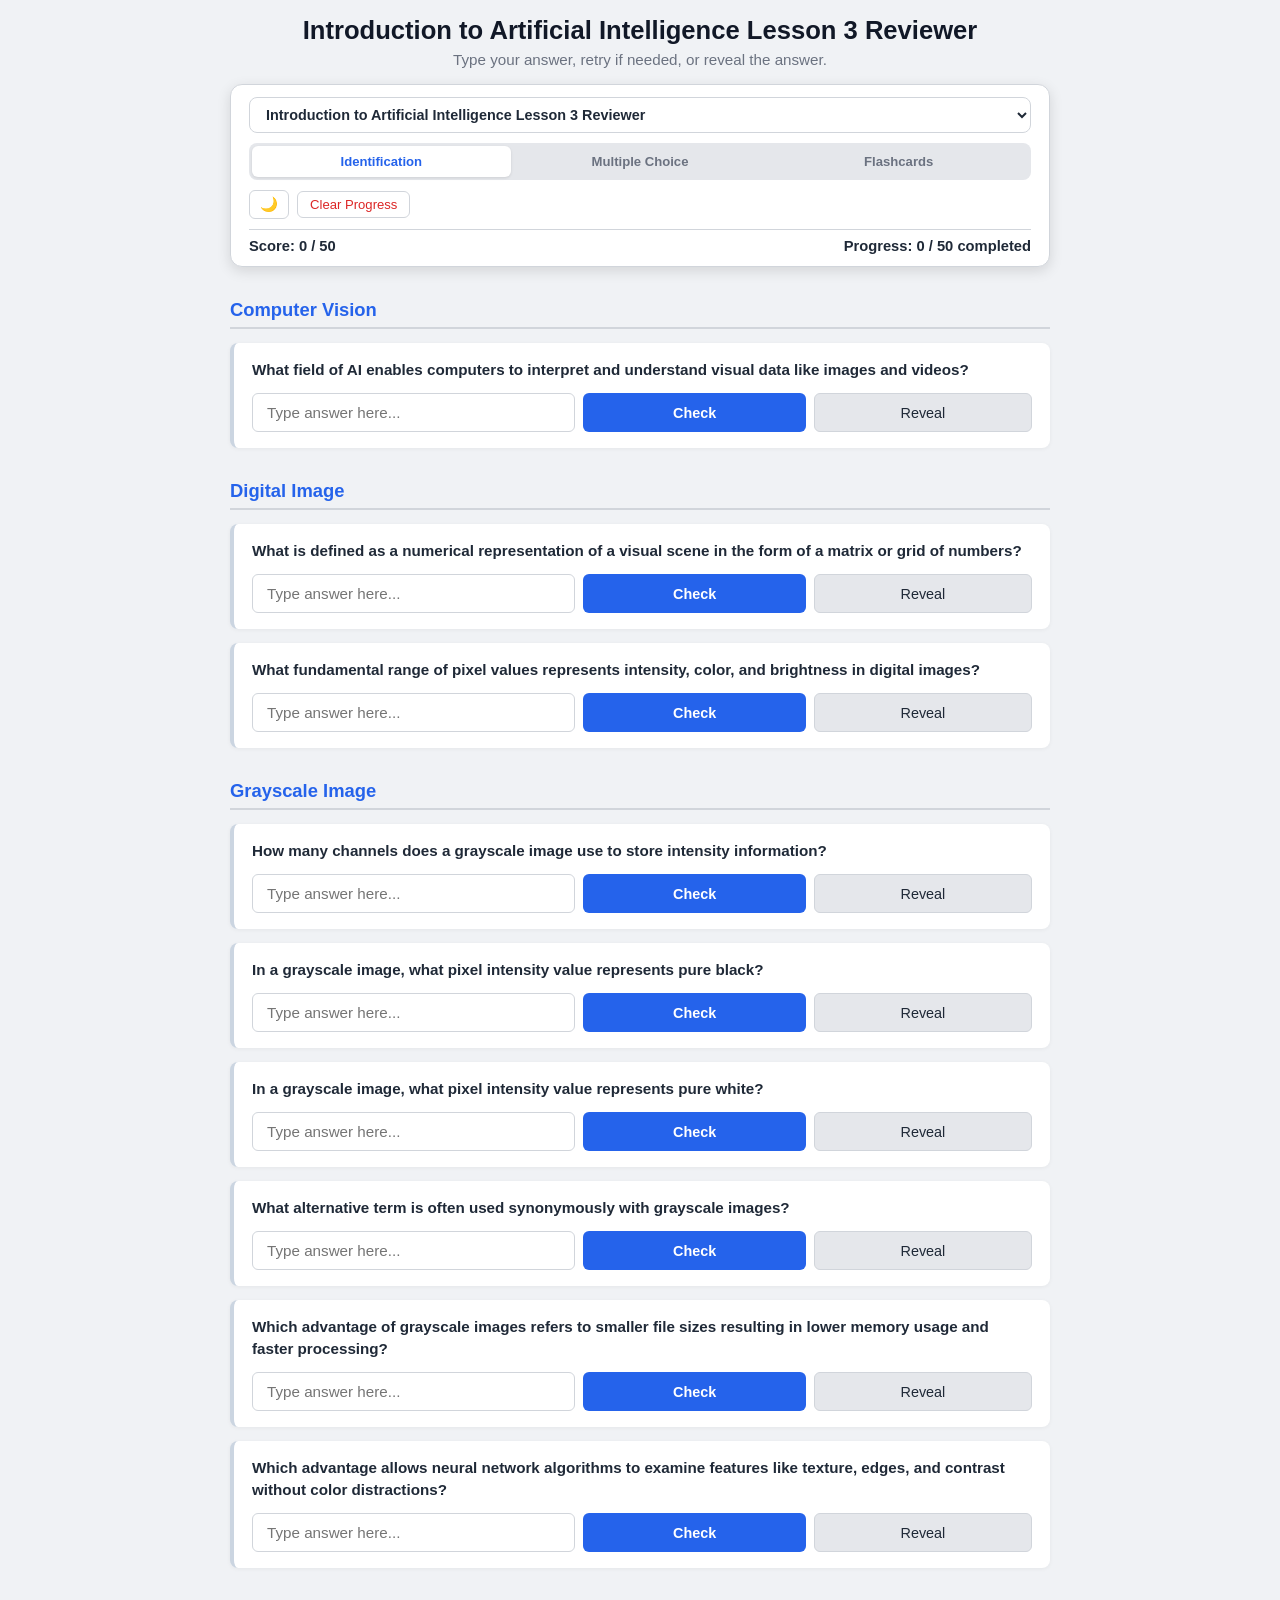
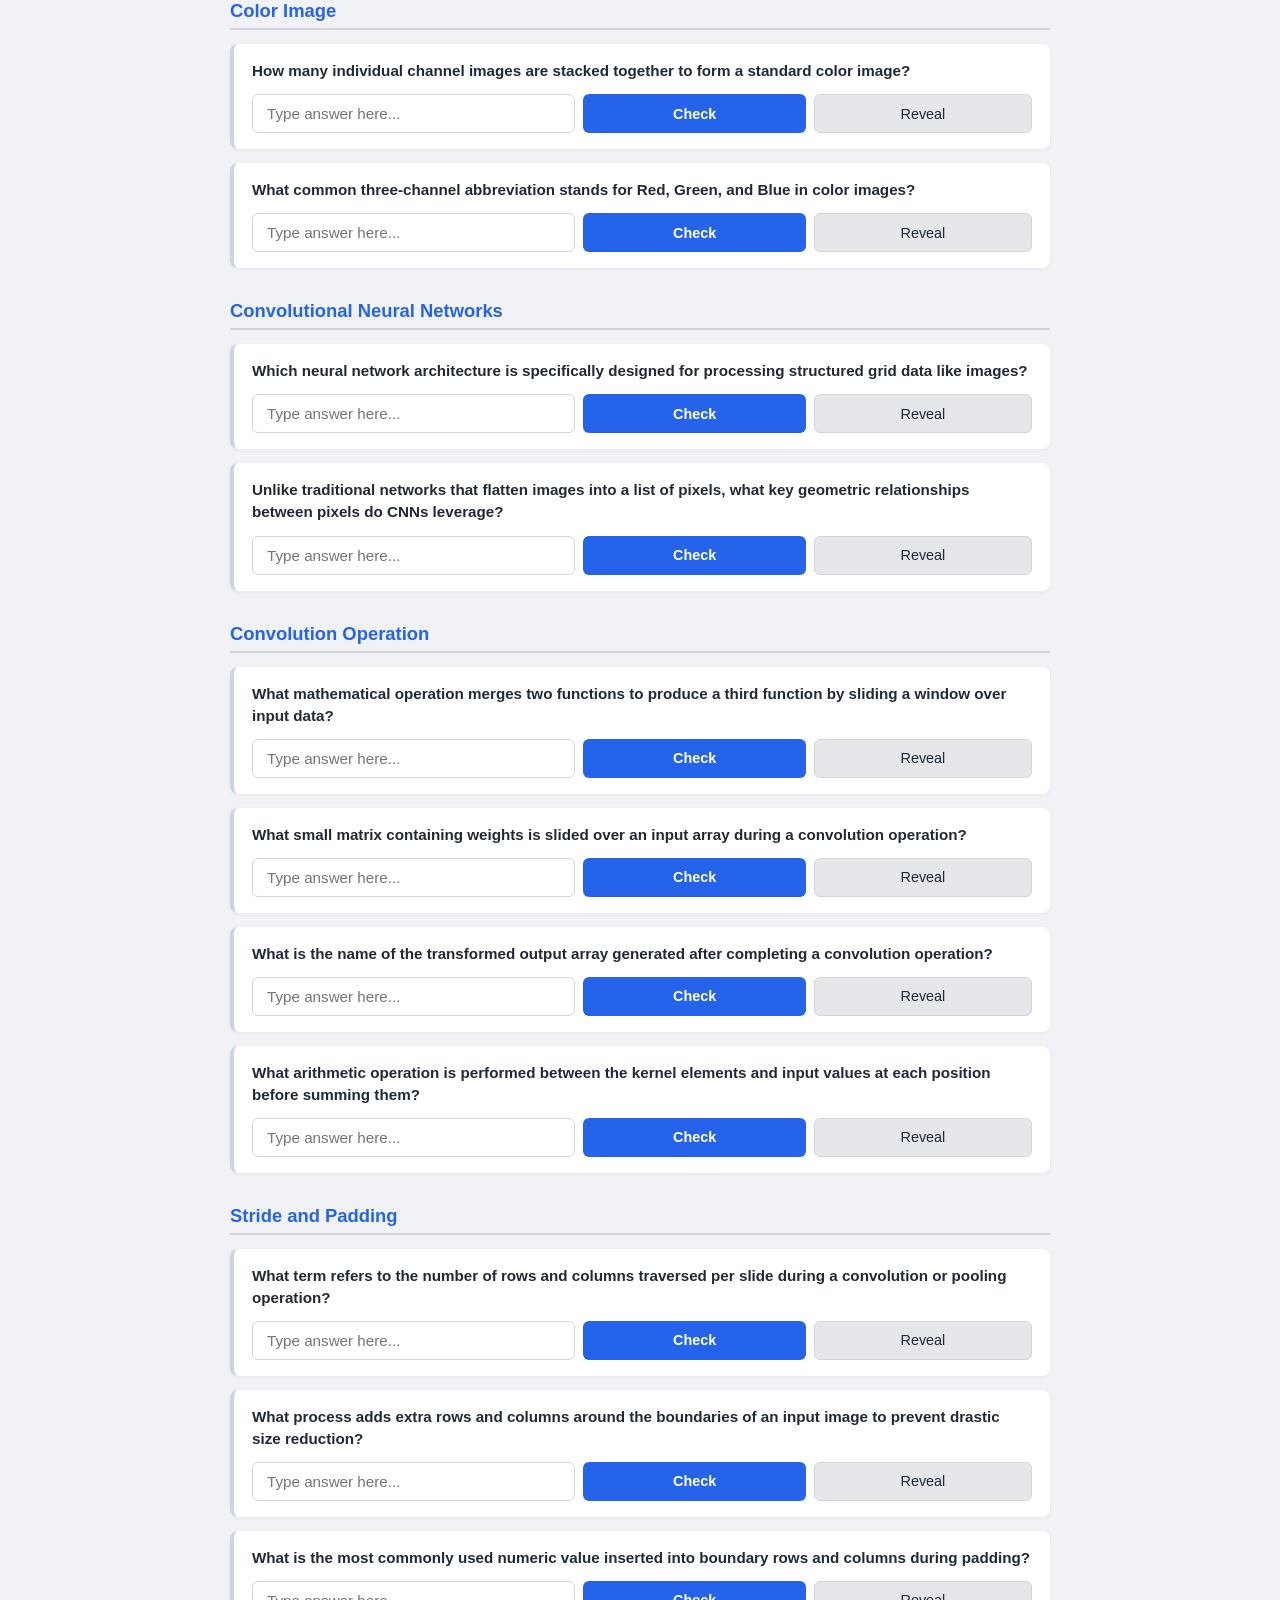
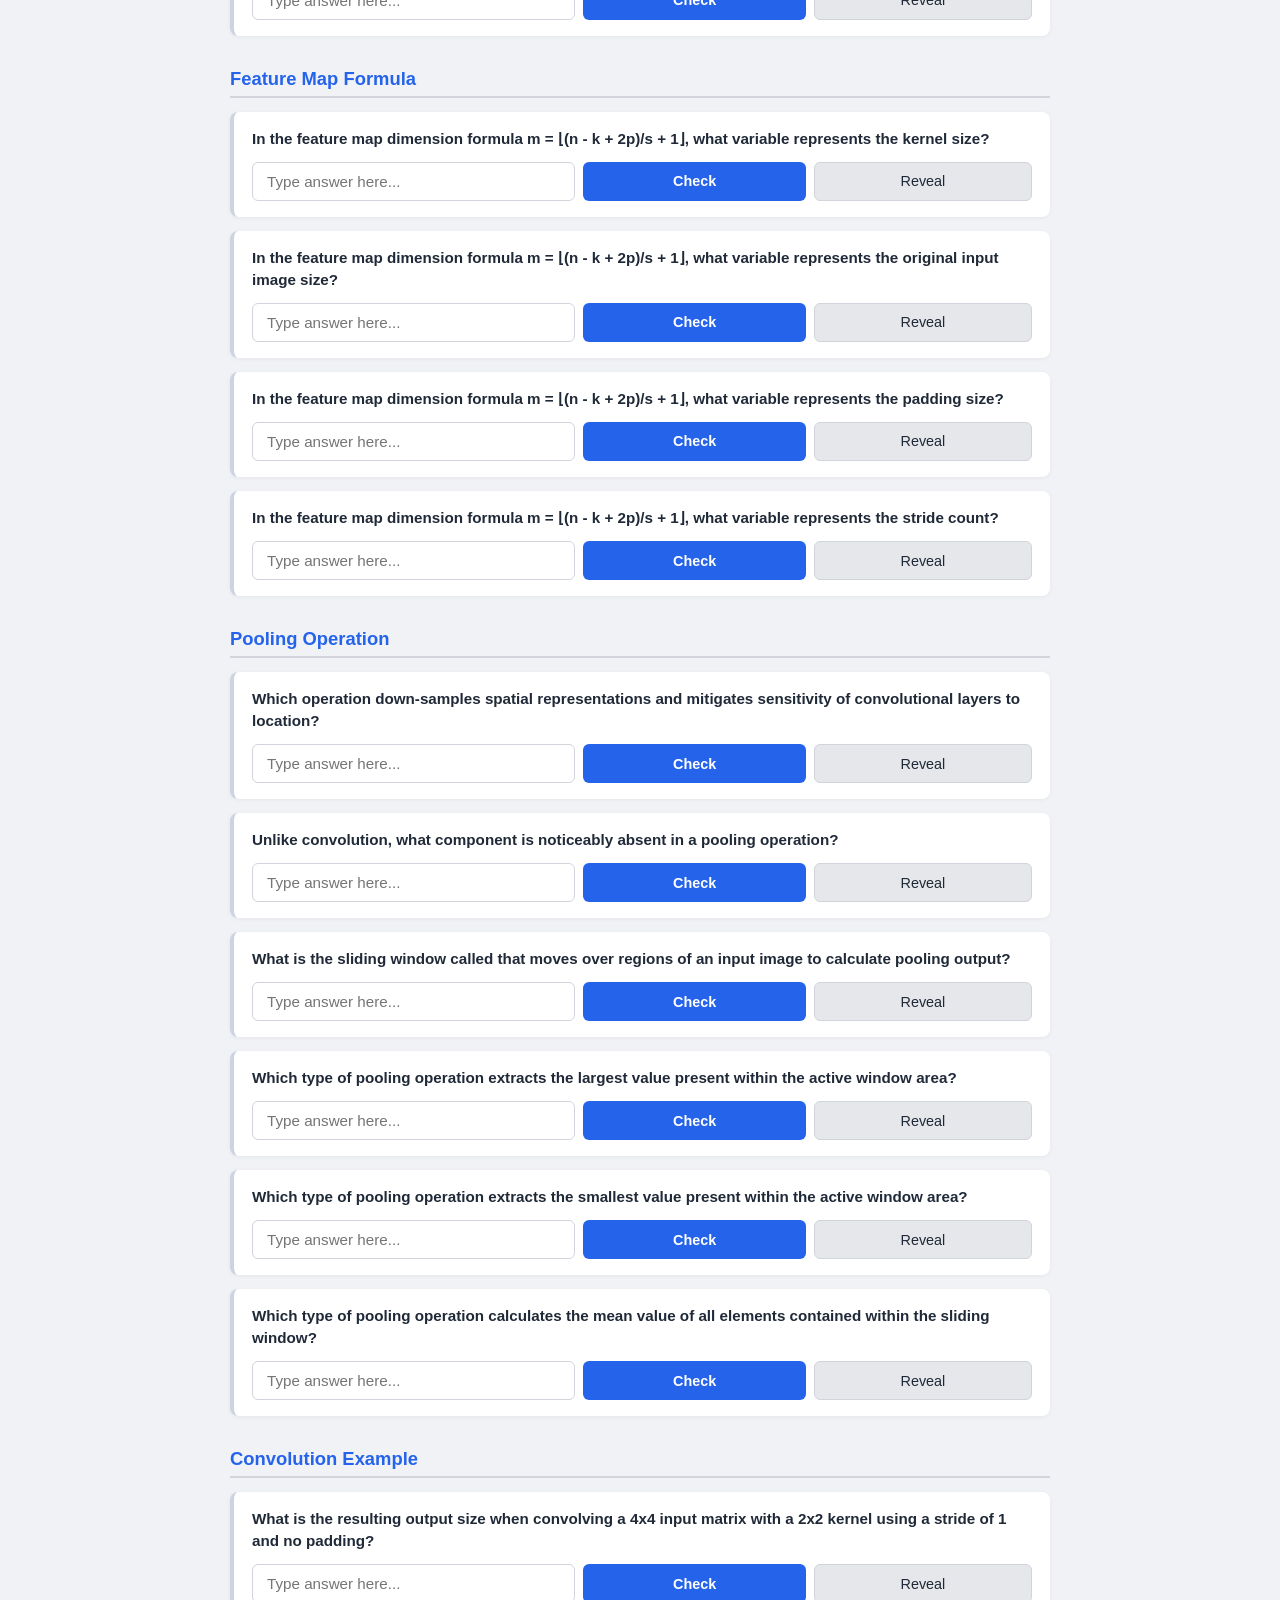
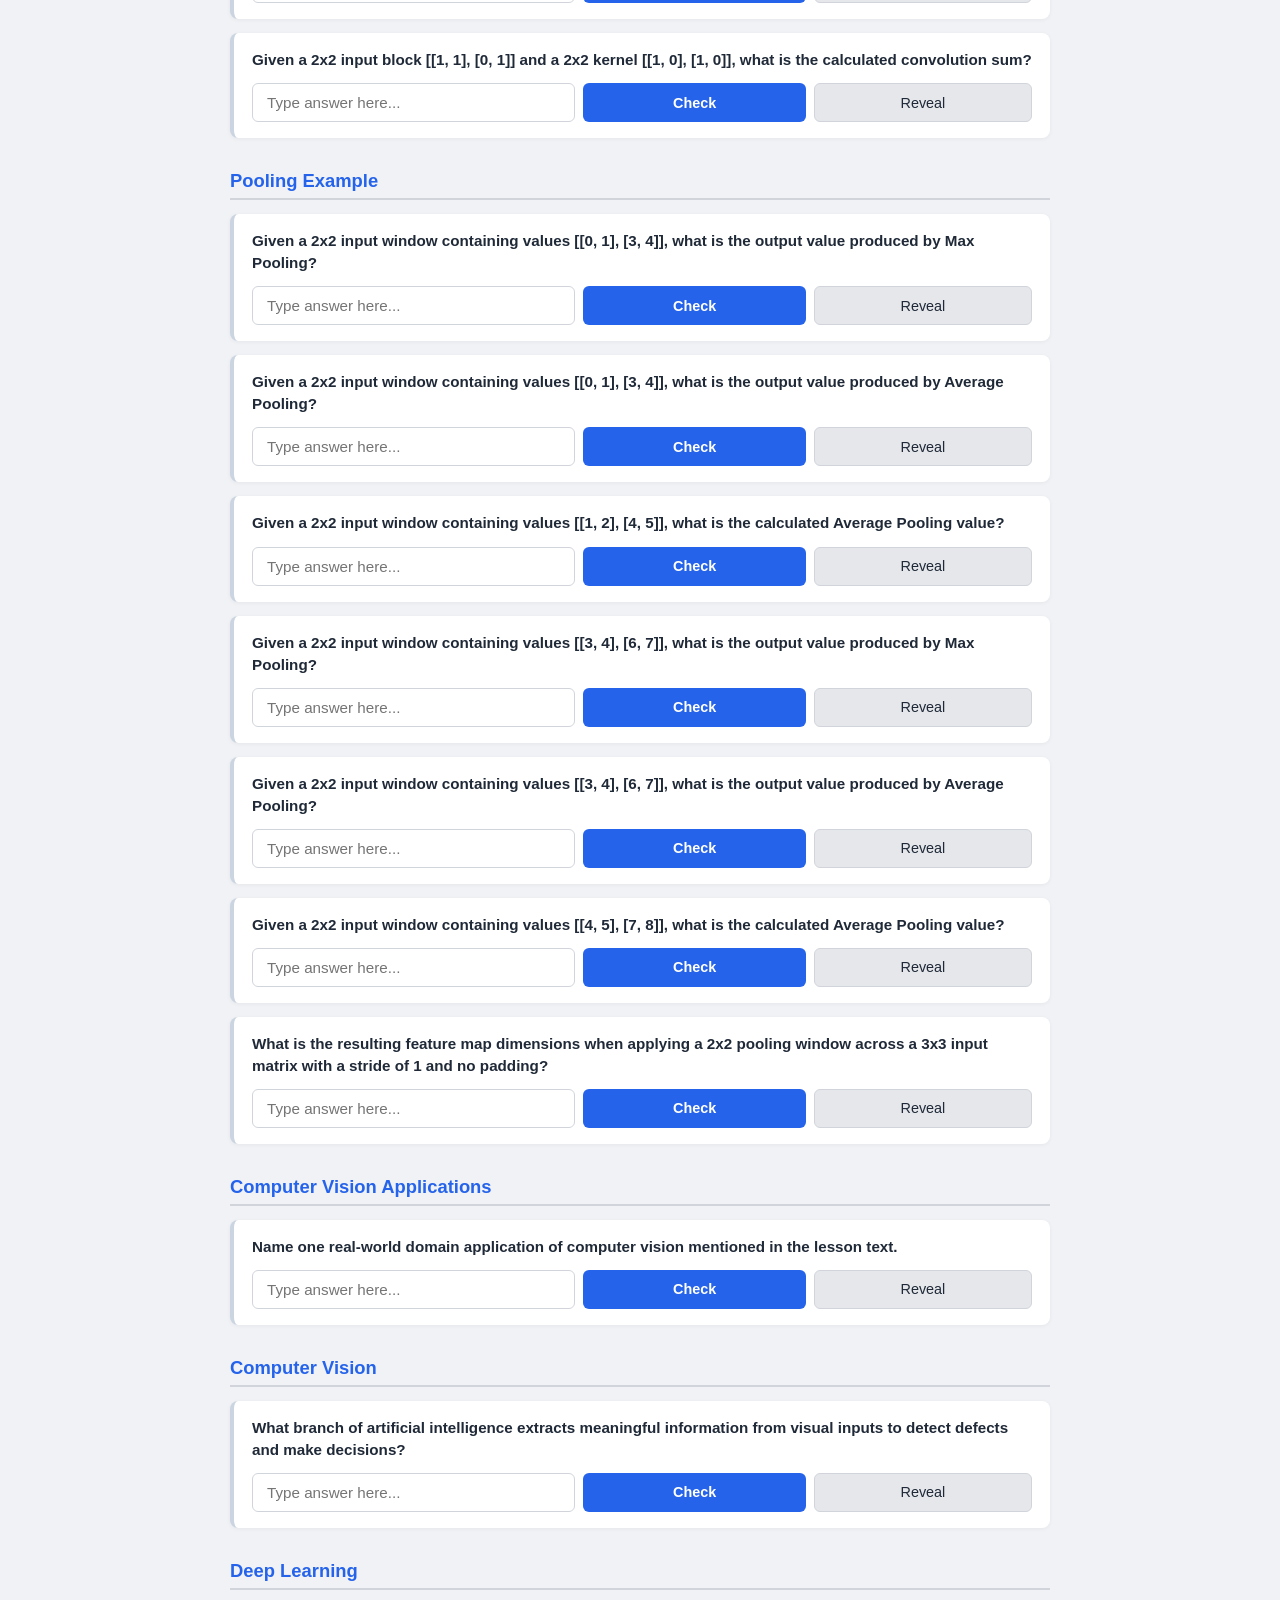
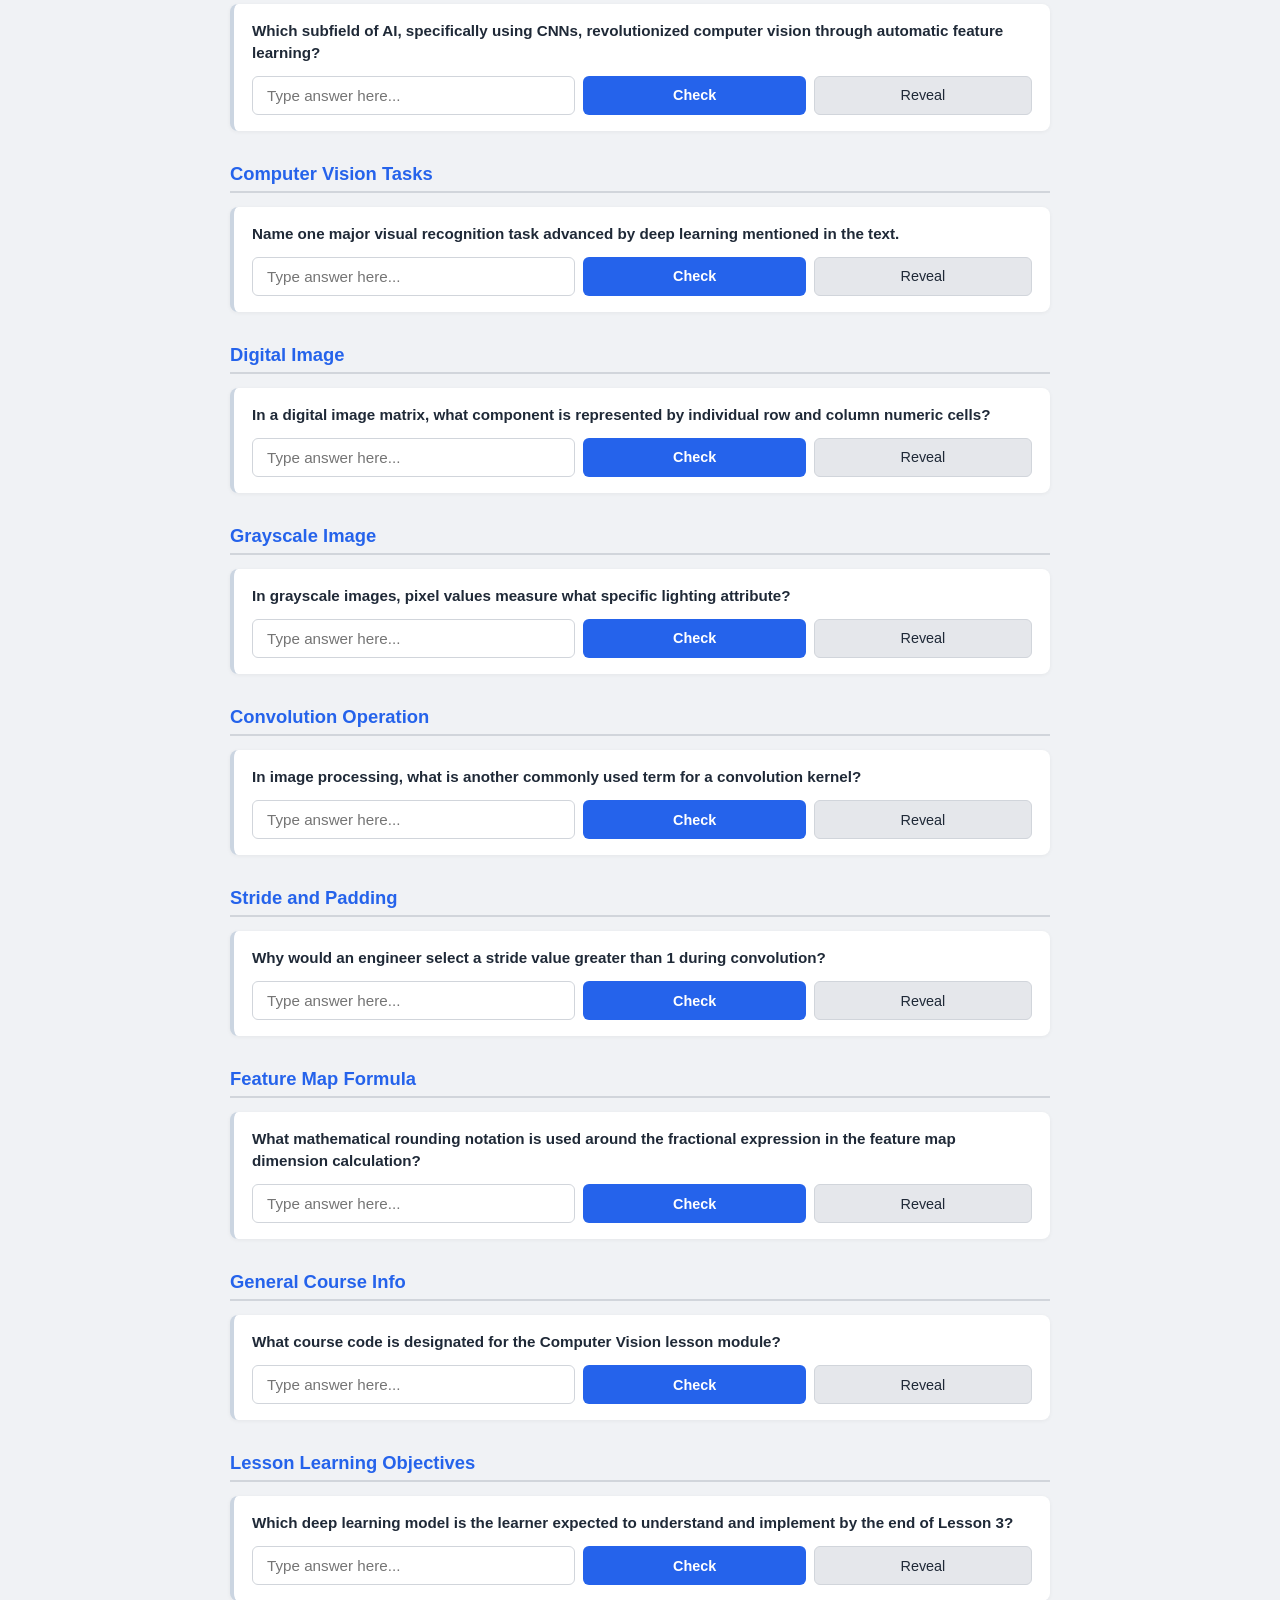
==== commit 9833fed2: "added: PL lesson 4 reviewer" ====
--- a/index.html
+++ b/index.html
@@ -7,6 +7,7 @@
   <link rel="stylesheet" href="style.css"/>
   <script src="intro_to_ai_lesson3.js"></script>
   <script src="os_data_lesson1_to_3.js"></script>
+  <script src="PL_lesson4.js"></script>
   <script src="PL_lesson3.js"></script>
   <script src="PL_lesson2.js"></script>
 </head>
--- a/style.css
+++ b/style.css
@@ -182,32 +182,42 @@
 select.subject-select:focus {
   border-color: #2563eb;
 }
-
 .toggle-group {
-  display: inline-flex;
+  display: flex;
   background: var(--btn-toggle-bg);
   border-radius: 8px;
   padding: 3px;
-  flex-shrink: 0;
+  width: 100%;       
+  min-width: 0;      
+  box-sizing: border-box;
 }
 
 .toggle-btn {
+  flex: 1 1 0;       
+  min-width: 0;      
   border: none;
   background: transparent;
-  padding: 8px 16px;
-  border-radius: 6px;
-  font-size: 0.88rem;
+  padding: 8px 6px;  
+  border-radius: 6px;
+  font-size: 0.82rem;
   font-weight: 600;
   color: var(--text-muted);
   cursor: pointer;
   transition: all 0.2s ease;
+  text-align: center;
   white-space: nowrap;
+  overflow: hidden;
+  text-overflow: ellipsis; 
 }
 
 .toggle-btn.active {
   background: var(--bg-card);
   color: #2563eb;
   box-shadow: 0 1px 3px rgba(0, 0, 0, 0.1);
+}
+
+body.dark-mode .toggle-btn.active {
+  color: #60a5fa;
 }
 
 .stats-row {
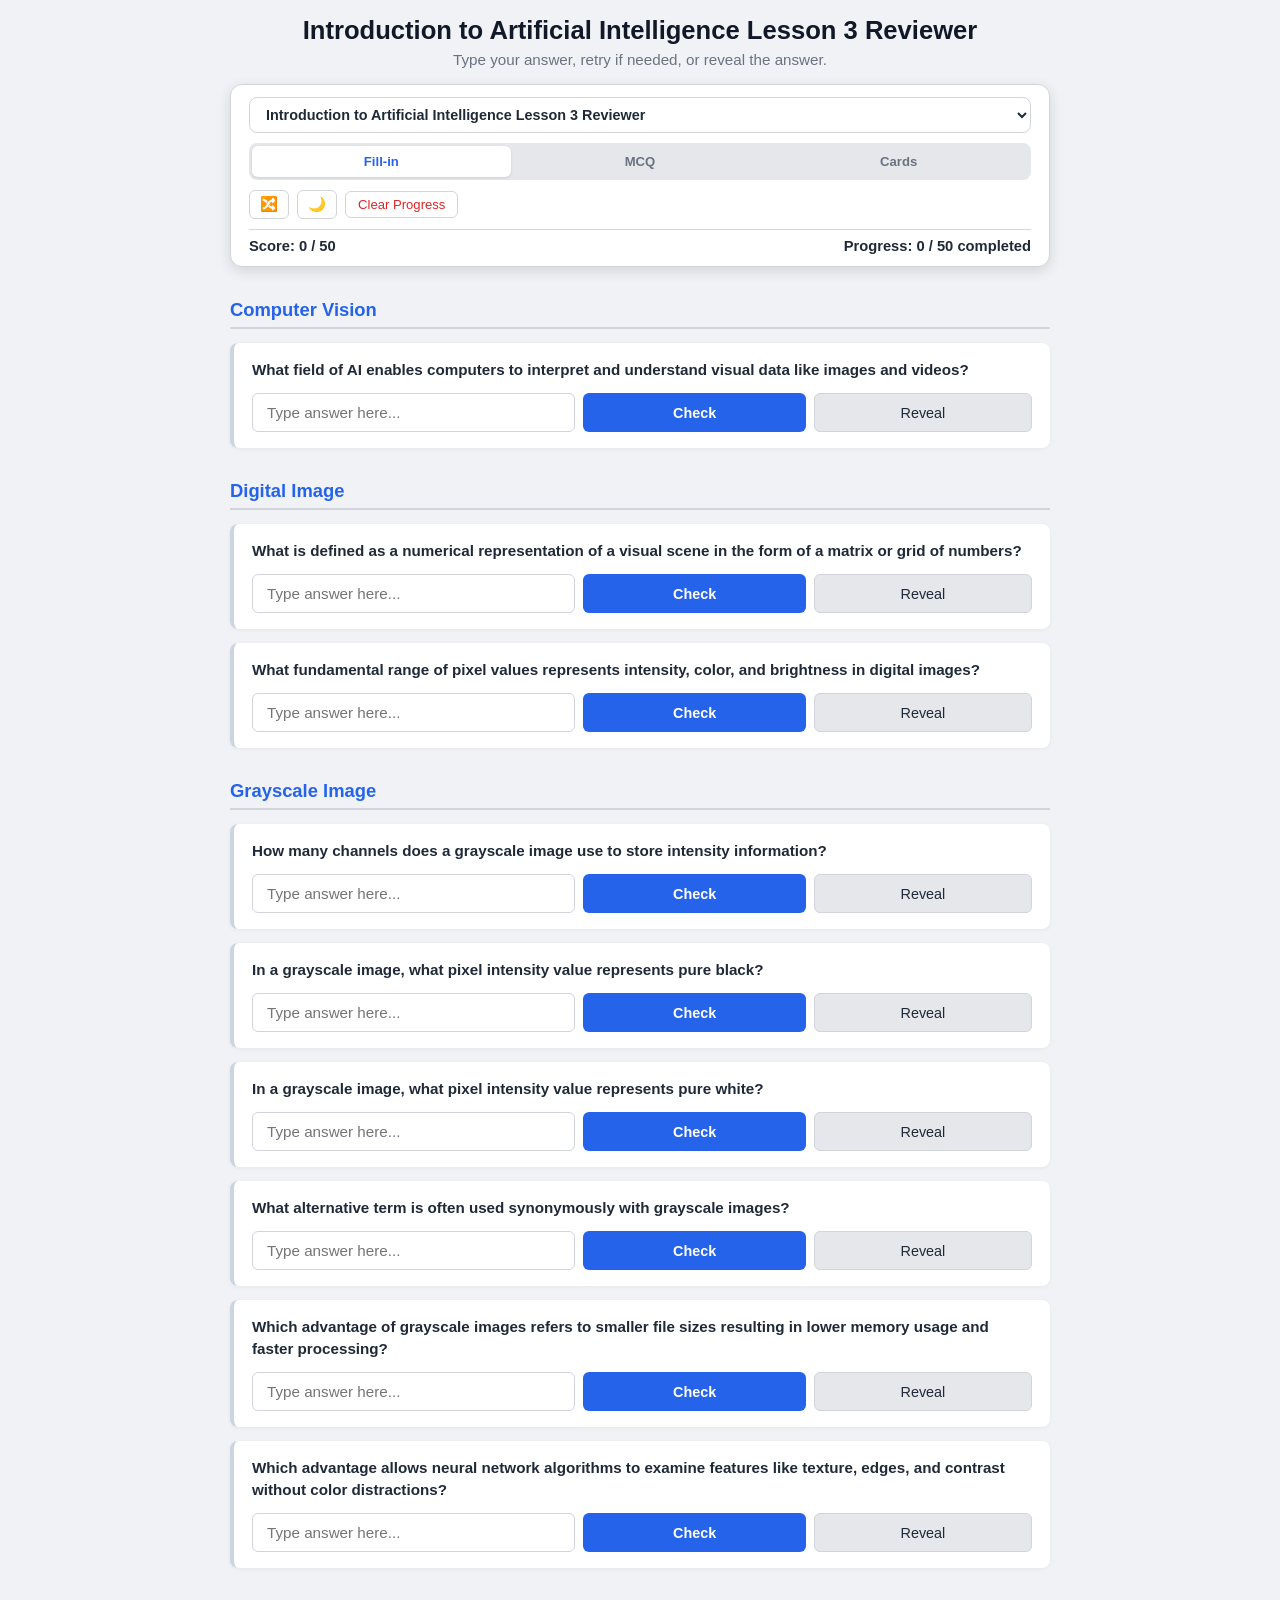
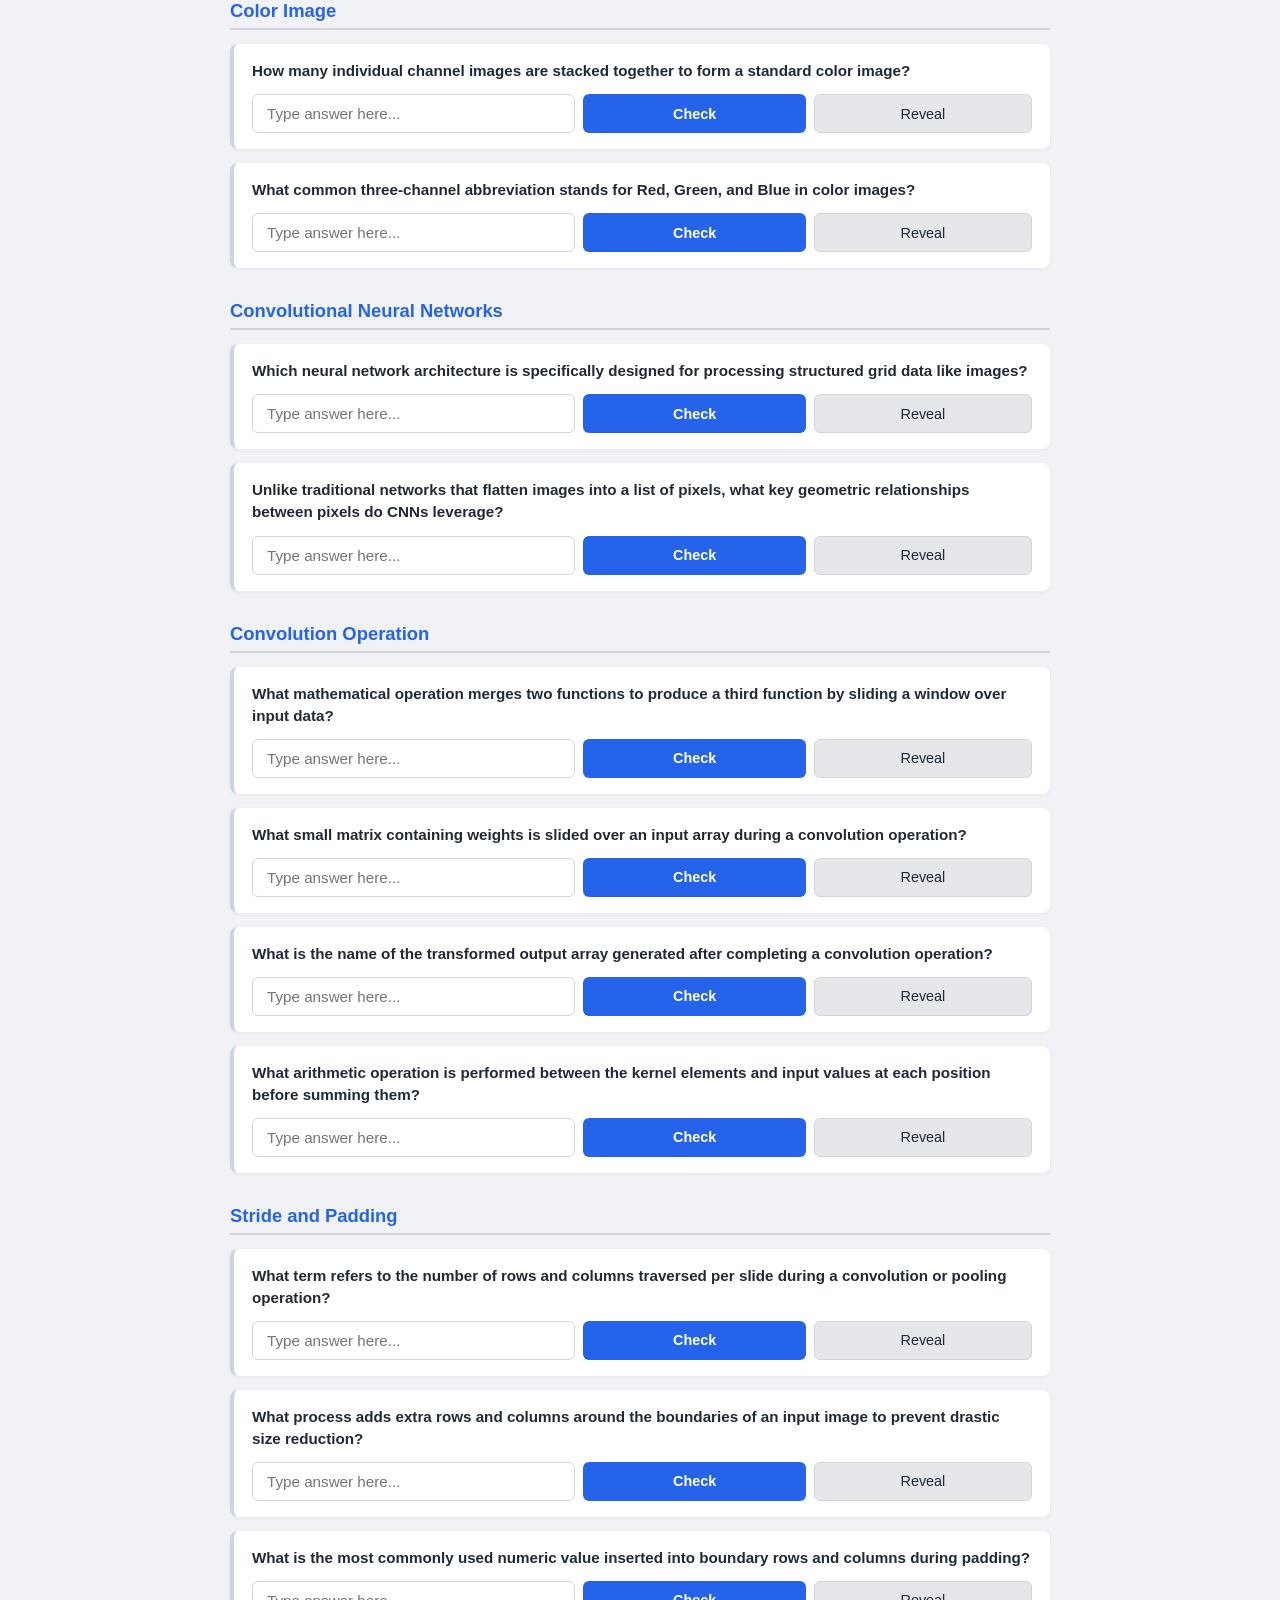
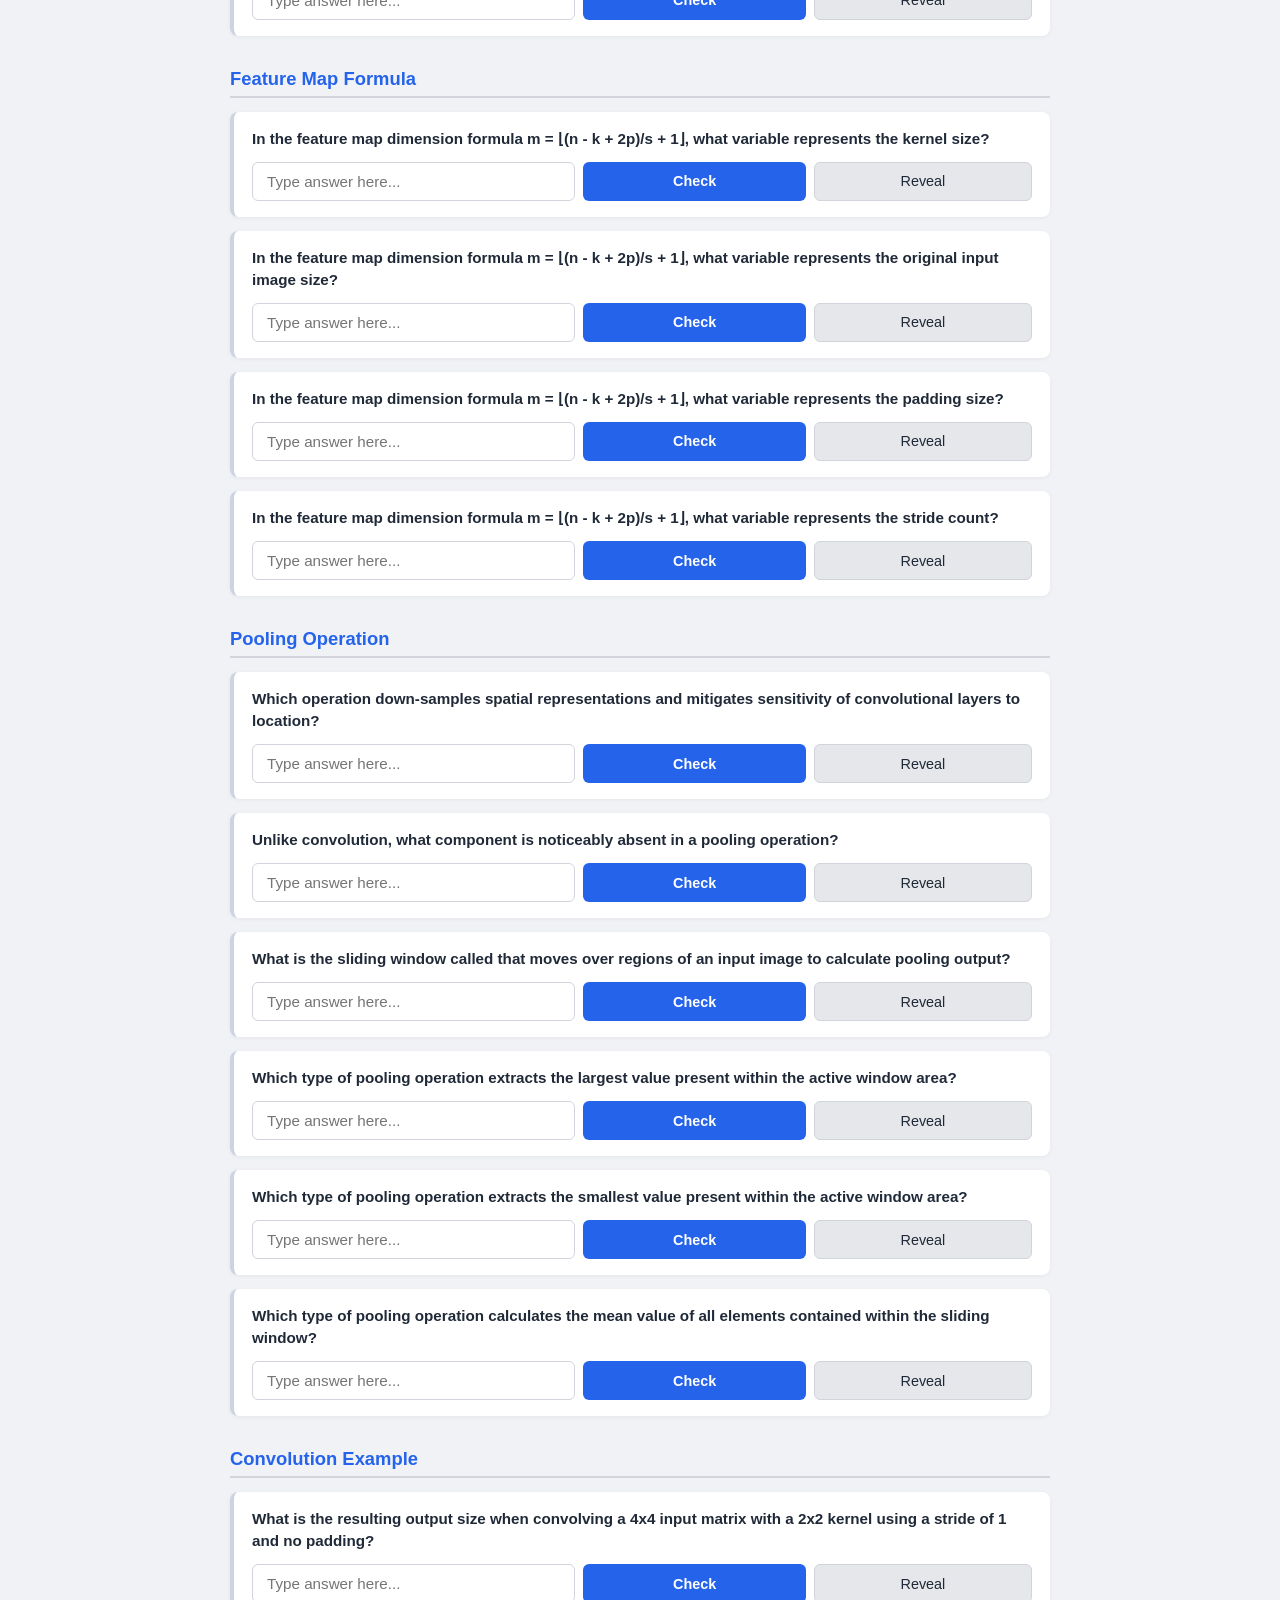
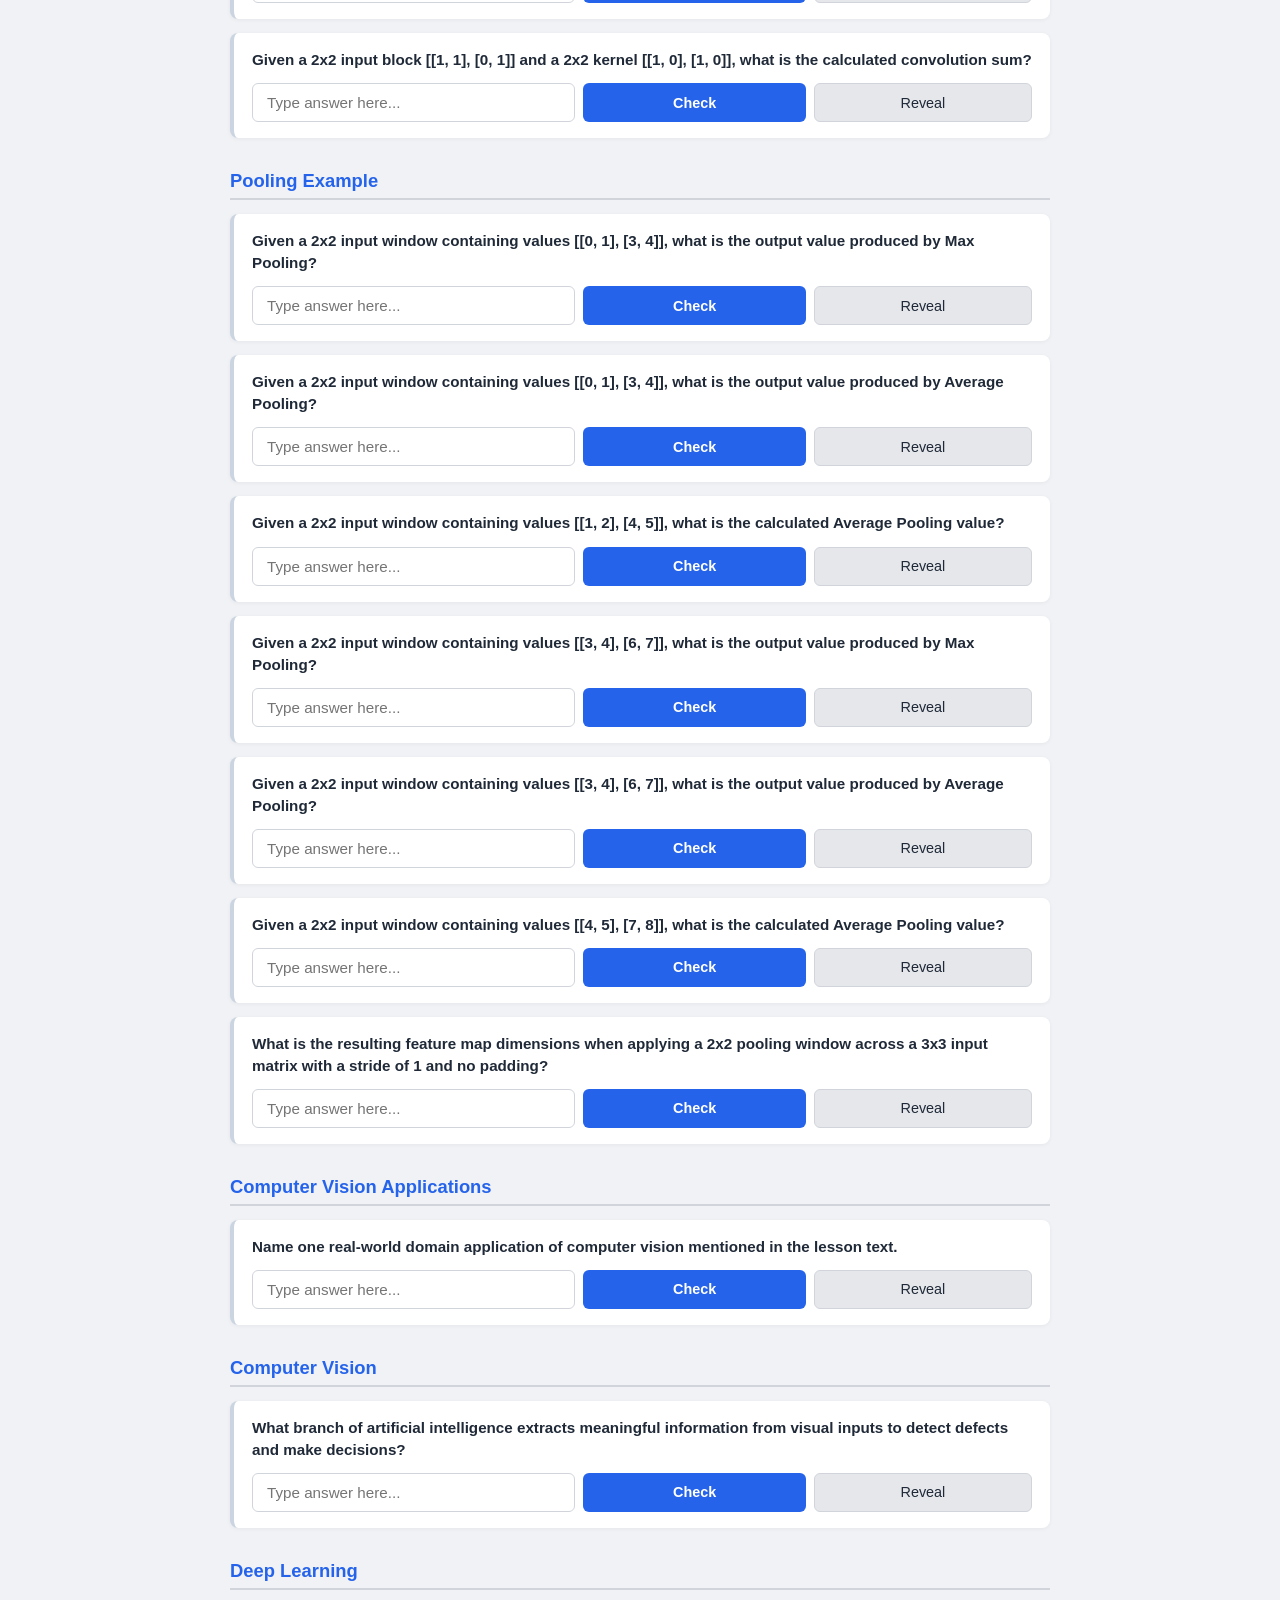
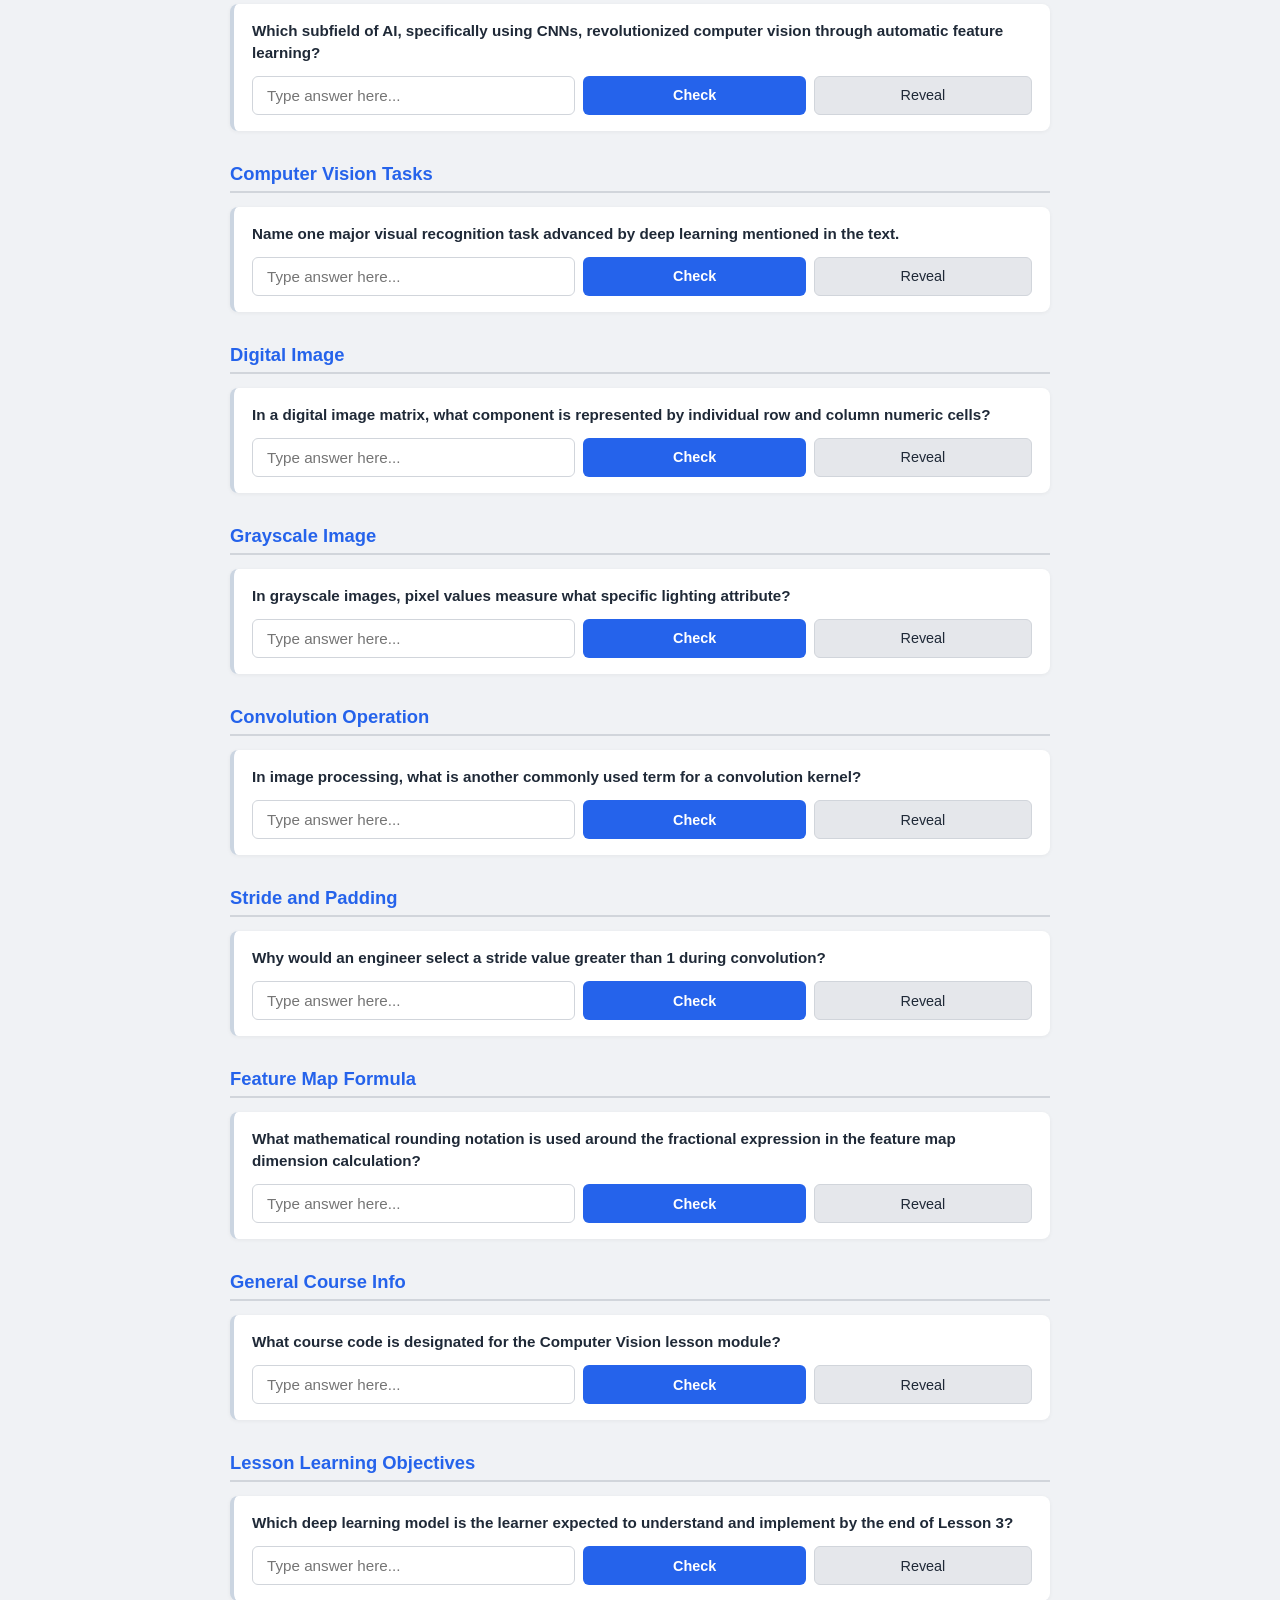
==== commit 6f0f7f95: "added a shuffle button to shuffle the questions" ====
--- a/index.html
+++ b/index.html
@@ -1,3 +1,4 @@
+<!--Yes this is a vibe coded web-app no need to be soo OA-->
 <!DOCTYPE html>
 <html lang="en">
 <head>
@@ -10,6 +11,12 @@
   <script src="PL_lesson4.js"></script>
   <script src="PL_lesson3.js"></script>
   <script src="PL_lesson2.js"></script>
+  <script src="rizal1.js"></script>
+  <script src="rizal2.js"></script>
+  <script src="soft_eng_lesson1.js"></script>
+  <script src="soft_eng_lesson2.js"></script>
+  <script src="soft_eng_lesson3.js"></script>
+  <script src="soft_eng_lesson4.js"></script>
 </head>
 <body>
 
@@ -24,12 +31,13 @@
         <div class="controls-left">
           <select id="subject-select" class="subject-select" onchange="onSubjectChange(this.value)"></select>
           <div class="toggle-group">
-            <button class="toggle-btn active" id="btn-mode-ident" onclick="switchMode('identification')">Identification</button>
-            <button class="toggle-btn" id="btn-mode-mcq" onclick="switchMode('mcq')">Multiple Choice</button>
-            <button class="toggle-btn" id="btn-mode-fc" onclick="switchMode('flashcard')">Flashcards</button>
+            <button class="toggle-btn active" id="btn-mode-ident" onclick="switchMode('identification')">Fill-in</button>
+            <button class="toggle-btn" id="btn-mode-mcq" onclick="switchMode('mcq')">MCQ</button>
+            <button class="toggle-btn" id="btn-mode-fc" onclick="switchMode('flashcard')">Cards</button>
           </div>
         </div>
         <div style="display: flex; gap: 8px; align-items: center;">
+          <button class="btn-shuffle" id="btn-shuffle" onclick="shuffleQuestions()" title="Shuffle Question Order">🔀</button>
           <button class="btn-theme" id="btn-theme" onclick="toggleDarkMode()" title="Toggle Theme">🌙</button>
           <button class="btn-reset" onclick="confirmReset()">Clear Progress</button>
         </div>
@@ -112,10 +120,20 @@
     }
 
     let currentMode = localStorage.getItem(MODE_KEY) || 'identification';
-    let quizData = registry[currentSubjectKey] ? registry[currentSubjectKey].data : [];
-    let allAnswers = [...new Set(quizData.map(d => d.ans))];
+    let quizData = [];
+    let allAnswers = [];
     let userProgress = loadProgress();
-    let fcIndex = 0; // State pointer for Flashcard Deck Mode
+    let fcIndex = 0;
+
+    function initQuizData(subjectKey) {
+      const rawData = registry[subjectKey] ? registry[subjectKey].data : [];
+      // Tag each item with its original array index to guarantee persistent progress tracking
+      quizData = rawData.map((item, index) => ({
+        ...item,
+        _origId: index
+      }));
+      allAnswers = [...new Set(quizData.map(d => d.ans))];
+    }
 
     function getStorageKey() {
       return `progress_${currentSubjectKey}`;
@@ -134,6 +152,23 @@
       try {
         localStorage.setItem(getStorageKey(), JSON.stringify(userProgress));
       } catch (e) {}
+    }
+
+    // Modern Fisher-Yates shuffle
+    function shuffleArray(arr) {
+      const a = [...arr];
+      for (let i = a.length - 1; i > 0; i--) {
+        const j = Math.floor(Math.random() * (i + 1));
+        [a[i], a[j]] = [a[j], a[i]];
+      }
+      return a;
+    }
+
+    function shuffleQuestions() {
+      if (quizData.length <= 1) return;
+      quizData = shuffleArray(quizData);
+      fcIndex = 0;
+      renderQuiz();
     }
 
     function populateSubjectDropdown() {
@@ -151,8 +186,7 @@
     function onSubjectChange(newKey) {
       currentSubjectKey = newKey;
       localStorage.setItem('active_subject', newKey);
-      quizData = registry[currentSubjectKey] ? registry[currentSubjectKey].data : [];
-      allAnswers = [...new Set(quizData.map(d => d.ans))];
+      initQuizData(currentSubjectKey);
       userProgress = loadProgress();
       fcIndex = 0;
 
@@ -188,7 +222,8 @@
       let completed = 0;
 
       for (let i = 0; i < quizData.length; i++) {
-        const state = userProgress[i];
+        const origId = quizData[i]._origId;
+        const state = userProgress[origId];
         if (state && state.completed) {
           completed++;
           if (state.status === 'correct') {
@@ -248,18 +283,17 @@
       if (currentMode === 'flashcard') {
         if (fcIndex >= quizData.length) fcIndex = 0;
         const item = quizData[fcIndex];
-        const state = userProgress[fcIndex] || { completed: false, status: null };
+        const origId = item._origId;
+        const state = userProgress[origId] || { completed: false, status: null };
 
         const deck = document.createElement('div');
         deck.className = 'fc-deck-container';
 
-        // Progress Pill & Counter
         const status = document.createElement('div');
         status.className = 'fc-status-pill';
         status.innerText = `Card ${fcIndex + 1} of ${quizData.length} • Section: ${item.sec}`;
         deck.appendChild(status);
 
-        // Progress Bar
         const barContainer = document.createElement('div');
         barContainer.className = 'fc-progress-container';
         const barFill = document.createElement('div');
@@ -268,14 +302,12 @@
         barContainer.appendChild(barFill);
         deck.appendChild(barContainer);
 
-        // 3D Card Structure
         const cardWrapper = document.createElement('div');
         cardWrapper.className = 'fc-card-wrapper';
 
         const flipper = document.createElement('div');
         flipper.className = 'fc-flipper';
 
-        // Front Face
         const front = document.createElement('div');
         front.className = 'fc-face fc-front';
         front.innerHTML = `
@@ -284,7 +316,6 @@
           <div class="fc-hint">Click card to reveal answer</div>
         `;
 
-        // Back Face
         const back = document.createElement('div');
         back.className = 'fc-face fc-back';
         back.innerHTML = `
@@ -293,7 +324,6 @@
           <div class="fc-hint">Click card to hide answer</div>
         `;
 
-        // Grade Action buttons on Back Face
         const gradeActions = document.createElement('div');
         gradeActions.className = 'fc-grade-actions';
 
@@ -302,7 +332,7 @@
         passBtn.innerText = '✓ I Knew It';
         passBtn.onclick = (e) => {
           e.stopPropagation();
-          userProgress[fcIndex] = { completed: true, status: 'correct', chosen: item.ans };
+          userProgress[origId] = { completed: true, status: 'correct', chosen: item.ans };
           saveProgress();
           updateBanner();
           fcIndex = (fcIndex + 1) % quizData.length;
@@ -314,7 +344,7 @@
         failBtn.innerText = '✗ Missed It';
         failBtn.onclick = (e) => {
           e.stopPropagation();
-          userProgress[fcIndex] = { completed: true, status: 'wrong', chosen: null };
+          userProgress[origId] = { completed: true, status: 'wrong', chosen: null };
           saveProgress();
           updateBanner();
           fcIndex = (fcIndex + 1) % quizData.length;
@@ -335,7 +365,6 @@
 
         deck.appendChild(cardWrapper);
 
-        // Deck Controls
         const controls = document.createElement('div');
         controls.className = 'fc-controls';
 
@@ -370,6 +399,7 @@
       let activeSection = '';
 
       quizData.forEach((item, index) => {
+        // In randomized view, render section headers when the section transitions
         if (item.sec !== activeSection) {
           activeSection = item.sec;
           const header = document.createElement('div');
@@ -388,7 +418,10 @@
 
         const feedback = document.createElement('div');
         feedback.className = 'feedback';
-        const state = userProgress[index] || { completed: false, status: null, chosen: null };
+        
+        // Key progress off the stable _origId
+        const origId = item._origId;
+        const state = userProgress[origId] || { completed: false, status: null, chosen: null };
 
         // 1. IDENTIFICATION
         if (currentMode === 'identification') {
@@ -434,7 +467,7 @@
             const isCorrect = validAnswers.some(ans => cleanString(ans) === userClean);
 
             if (isCorrect) {
-              userProgress[index] = { completed: true, status: 'correct', chosen: userVal };
+              userProgress[origId] = { completed: true, status: 'correct', chosen: userVal };
               saveProgress();
               input.disabled = true;
               checkBtn.disabled = true;
@@ -456,7 +489,7 @@
 
           function handleReveal() {
             if (state.completed) return;
-            userProgress[index] = { completed: true, status: 'revealed', chosen: null };
+            userProgress[origId] = { completed: true, status: 'revealed', chosen: null };
             saveProgress();
             input.disabled = true;
             checkBtn.disabled = true;
@@ -485,8 +518,9 @@
 
         // 2. MULTIPLE CHOICE
         } else if (currentMode === 'mcq') {
-          const distractors = seededShuffle(allAnswers.filter(a => a !== item.ans), index * 31 + 7).slice(0, 3);
-          const choices = seededShuffle([item.ans, ...distractors], index * 17 + 3);
+          // Use origId as salt so distractors remain stable for each question
+          const distractors = seededShuffle(allAnswers.filter(a => a !== item.ans), origId * 31 + 7).slice(0, 3);
+          const choices = seededShuffle([item.ans, ...distractors], origId * 17 + 3);
 
           const grid = document.createElement('div');
           grid.className = 'options-grid';
@@ -506,7 +540,7 @@
             btn.onclick = () => {
               if (state.completed) return;
               const isRight = (choice === item.ans);
-              userProgress[index] = { completed: true, status: isRight ? 'correct' : 'wrong', chosen: choice };
+              userProgress[origId] = { completed: true, status: isRight ? 'correct' : 'wrong', chosen: choice };
               saveProgress();
 
               buttons.forEach(b => b.disabled = true);
@@ -570,6 +604,7 @@
     });
 
     // --- Boot ---
+    initQuizData(currentSubjectKey);
     populateSubjectDropdown();
     if (registry[currentSubjectKey]) {
       const header = document.querySelector('header h1');
--- a/style.css
+++ b/style.css
@@ -97,6 +97,25 @@
   box-shadow: 0 4px 20px rgba(0, 0, 0, 0.5);
 }
 
+/* button shuffle*/
+.btn-shuffle {
+  background: none;
+  border: 1.5px solid var(--border-color);
+  padding: 5px 10px;
+  border-radius: 6px;
+  font-size: 0.9rem;
+  color: var(--text-main);
+  cursor: pointer;
+  display: flex;
+  align-items: center;
+  justify-content: center;
+  transition: background 0.15s ease;
+}
+
+.btn-shuffle:hover {
+  background: var(--btn-toggle-bg);
+}
+
 .nav-top-row {
   display: flex;
   justify-content: space-between;
